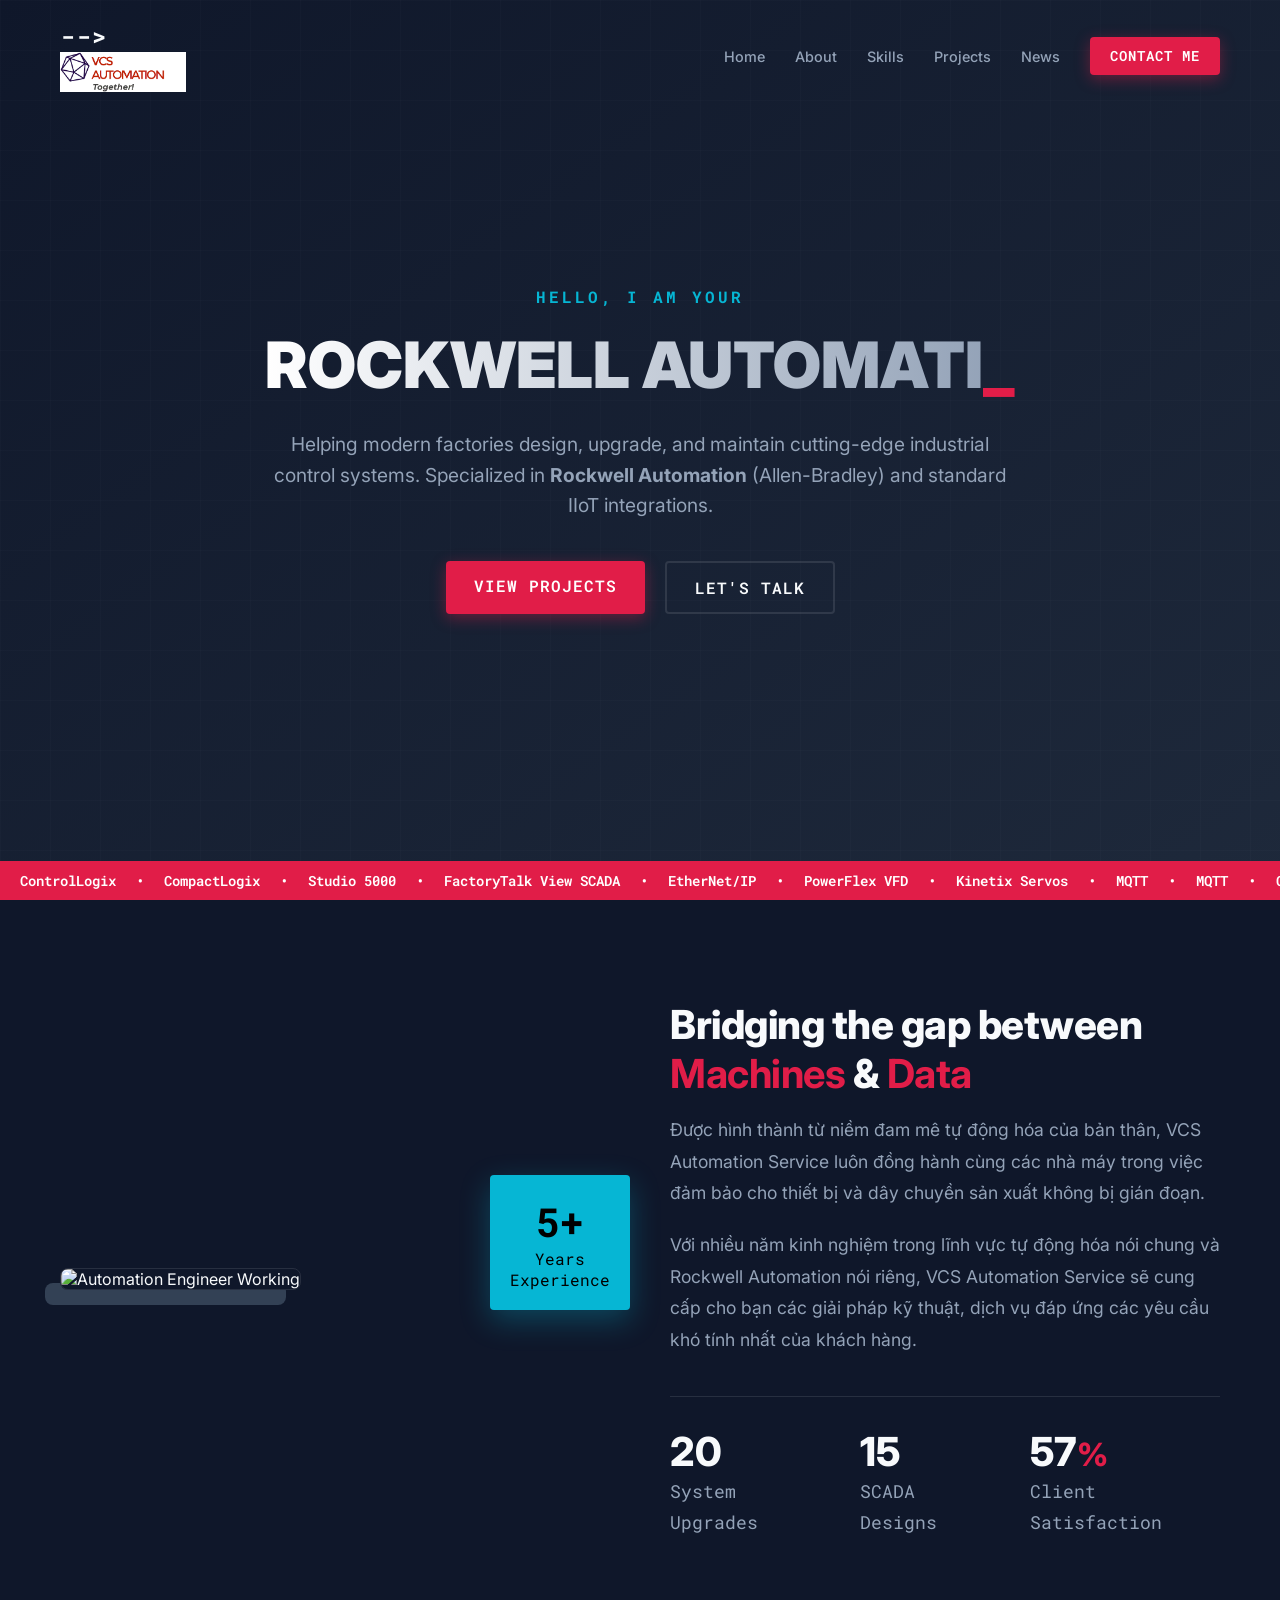
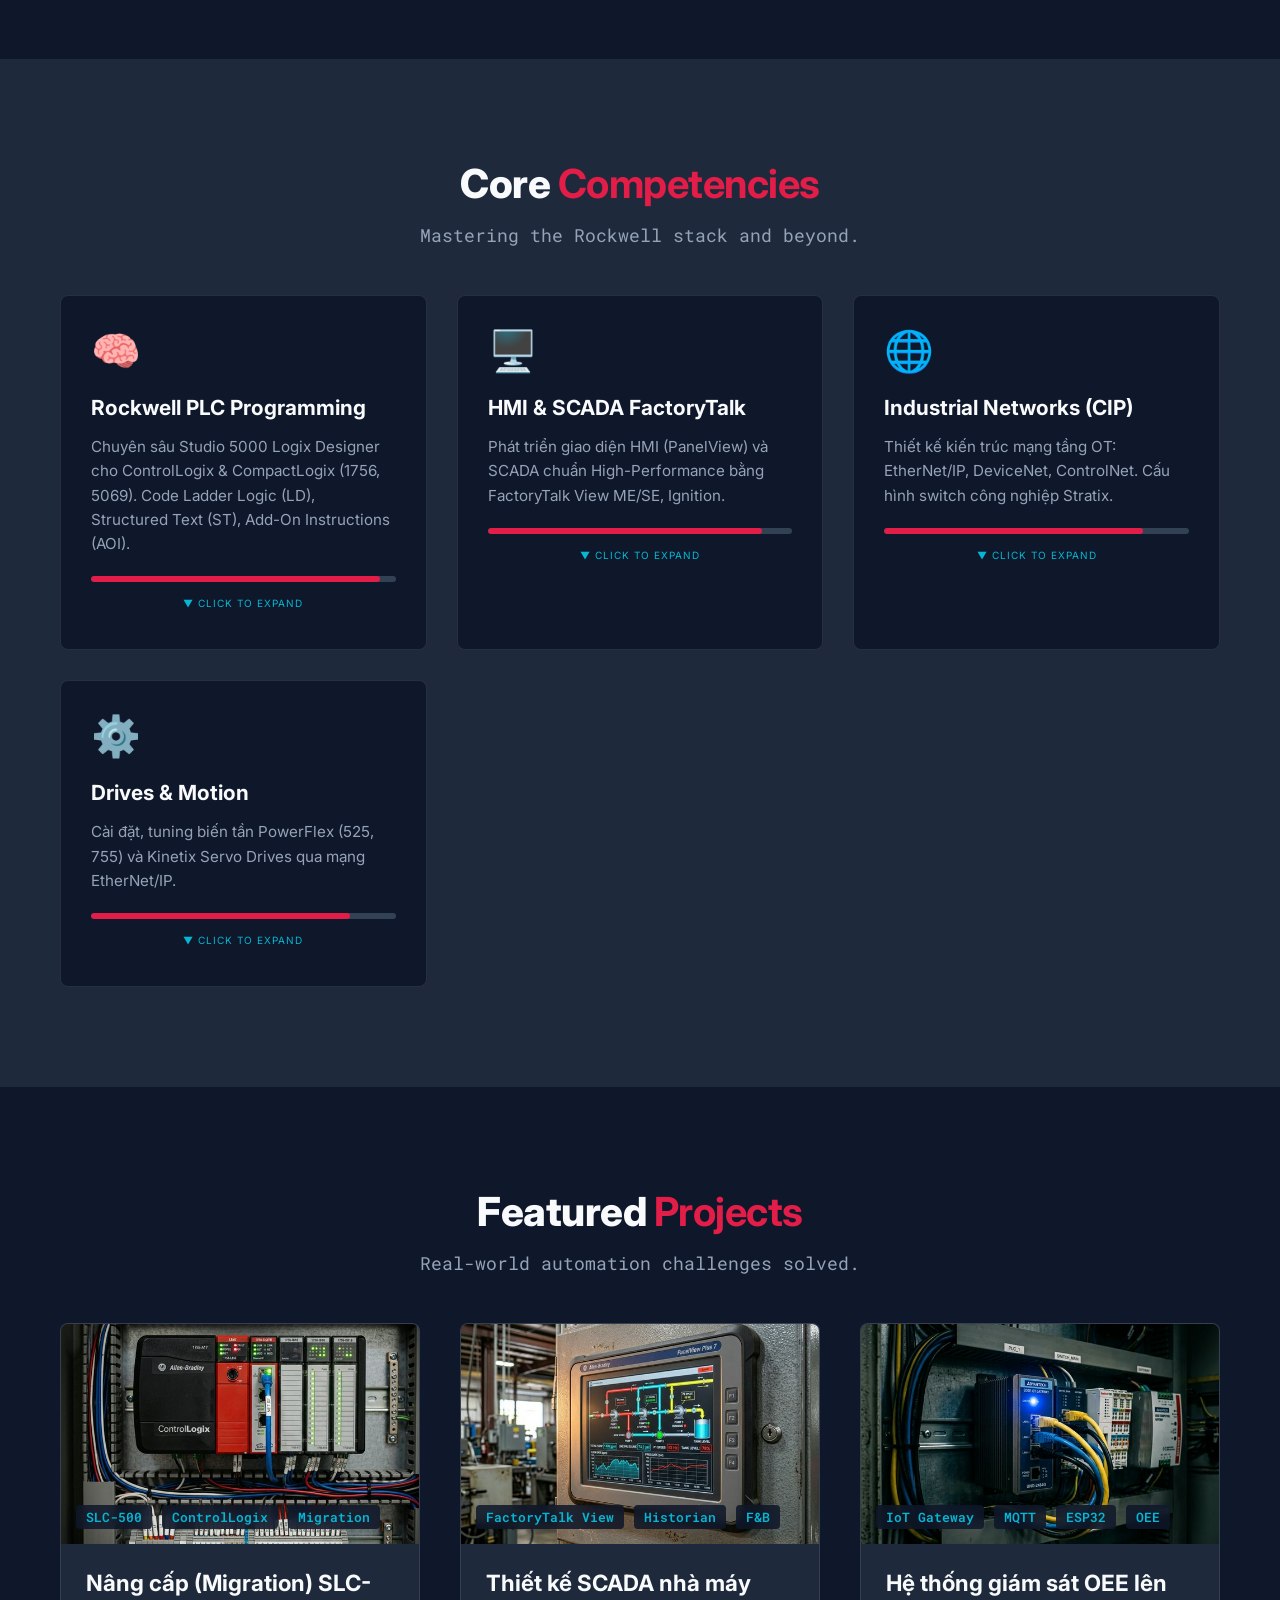
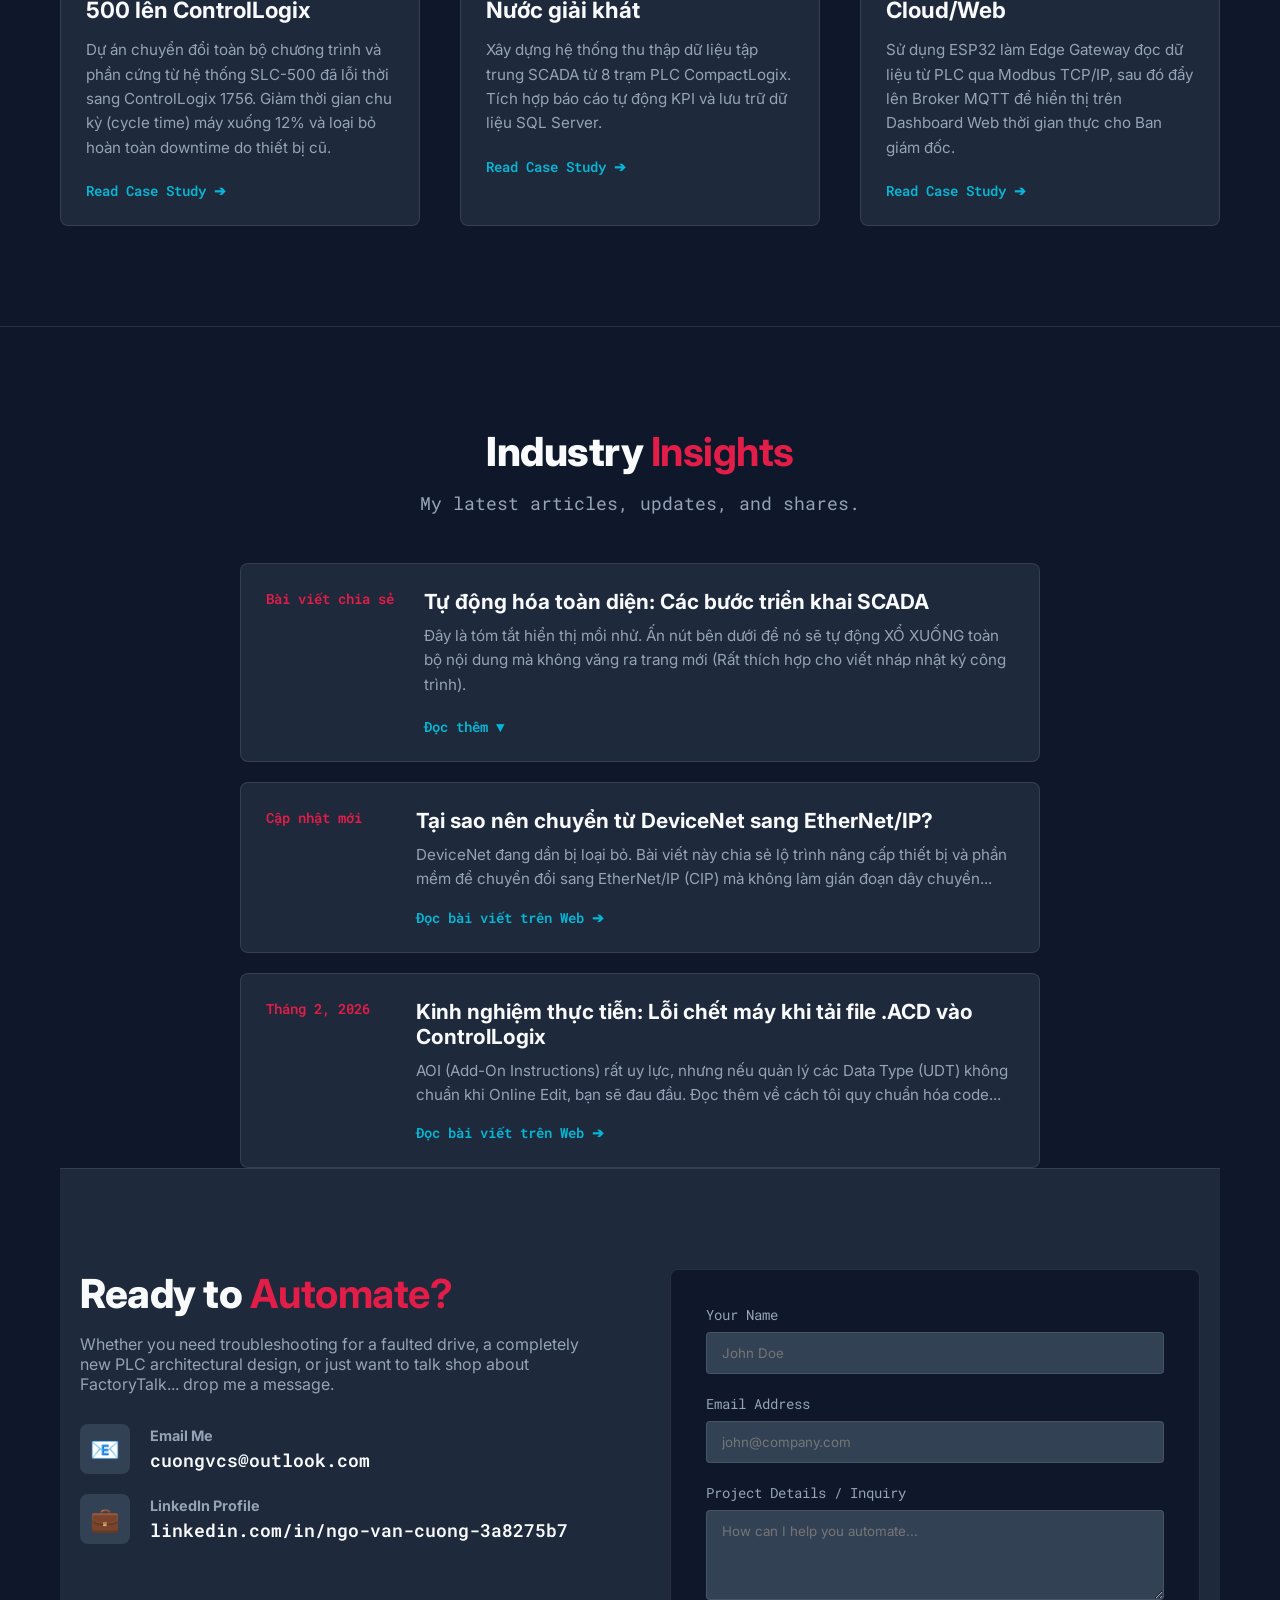
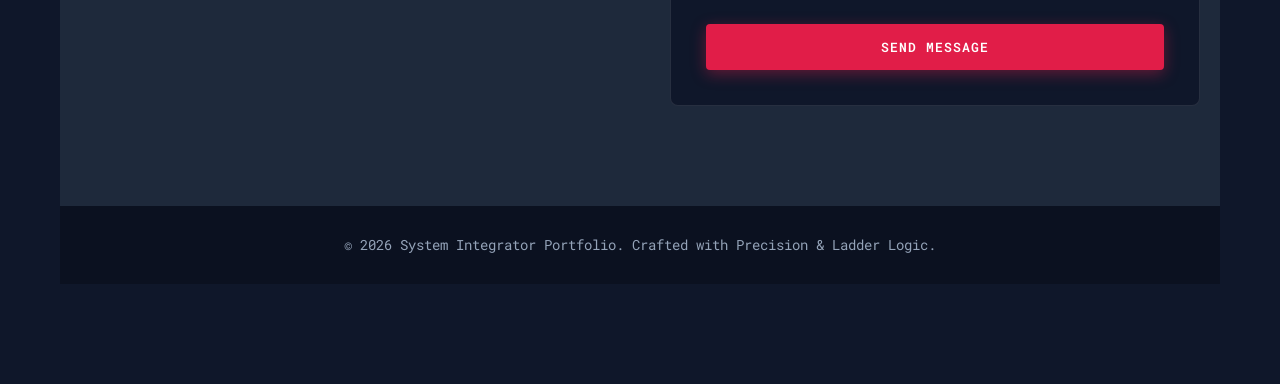
==== index.html @ 3eae6e78 "Uncomment logo image in index.html" ====
<!DOCTYPE html>
<html lang="en">

<head>
    <meta charset="UTF-8">
    <meta name="viewport" content="width=device-width, initial-scale=1.0">
    <title>PLC Automation Expert | Rockwell Specialist</title>
    <link rel="stylesheet" href="style.css">
    <!-- Google Fonts -->
    <link rel="preconnect" href="https://fonts.googleapis.com">
    <link rel="preconnect" href="https://fonts.gstatic.com" crossorigin>
    <link
        href="https://fonts.googleapis.com/css2?family=Inter:wght@300;400;600;700;900&family=Roboto+Mono:wght@400;600&display=swap"
        rel="stylesheet">
</head>

<body>

    <!-- Sticky Navigation -->
    <nav class="navbar" id="navbar">
        <div class="nav-container">
            <a href="#home" class="logo">
                <!-- CÁCH THÊM LOGO: 
                     1. Copy ảnh logo của bạn vào thư mục assets, đổi tên thành logo.png.
                     2. XÓA dòng chữ VCS AUTOMATION bên dưới đi.
                     3. XÓA các dấu mũi tên <!-- và -- ở thẻ <img> bên dưới để kích hoạt nó lên.-->
                -->
                 <img src="assets/logo.png" alt="VCS Logo" class="nav-brand-logo">
                <!--<span class="logo-icon">⚡</span> VCS <span class="highlight">AUTOMATION</span> -->
            </a>
            <ul class="nav-links">
                <li><a href="#home">Home</a></li>
                <li><a href="#about">About</a></li>
                <li><a href="#skills">Skills</a></li>
                <li><a href="#portfolio">Projects</a></li>
                <li><a href="#news">News</a></li>
                <li><a href="#contact" class="btn-primary-sm">Contact Me</a></li>
            </ul>
            <div class="hamburger">
                <span></span><span></span><span></span>
            </div>
        </div>
    </nav>

    <!-- Hero Section -->
    <header id="home" class="hero">
        <div class="hero-overlay"></div>
        <div class="hero-content">
            <h5 class="hero-greeting">HELLO, I AM YOUR</h5>
            <h1 class="hero-title">
                <span class="typewriter" id="typewriter-text"></span><span class="cursor">_</span>
            </h1>
            <p class="hero-subtitle">
                Helping modern factories design, upgrade, and maintain cutting-edge industrial control systems.
                Specialized in <strong>Rockwell Automation</strong> (Allen-Bradley) and standard IIoT integrations.
            </p>
            <div class="hero-buttons">
                <a href="#portfolio" class="btn-primary">View Projects</a>
                <a href="#contact" class="btn-outline">Let's Talk</a>
            </div>
        </div>

        <!-- Tech Marquee Banner (Decorative) -->
        <div class="tech-marquee">
            <div class="marquee-content">
                <span>ControlLogix</span> • <span>CompactLogix</span> • <span>Studio 5000</span> • <span>FactoryTalk
                    View SCADA</span> • <span>EtherNet/IP</span> • <span>PowerFlex VFD</span> • <span>Kinetix
                    Servos</span> • <span>MQTT</span> • <span>MQTT</span> •
                <!-- Duplicated for infinite scroll -->
                <span>ControlLogix</span> • <span>CompactLogix</span> • <span>Studio 5000</span> • <span>FactoryTalk
                    View SCADA</span> • <span>EtherNet/IP</span> • <span>PowerFlex VFD</span> • <span>Kinetix
                    Servos</span> •
            </div>
        </div>
    </header>

    <!-- About Section -->
    <section id="about" class="section">
        <div class="container about-grid">
            <div class="about-image-container fade-in">
                <!-- Placeholder for profile picture or cool industrial setup -->
                <img src="assets/hero-plc.png" alt="Automation Engineer Working" id="profile-img" class="about-img">
                <div class="years-badge">
                    <h2>5+</h2>
                    <p>Years<br>Experience</p>
                </div>
            </div>
            <div class="about-text fade-in">
                <h2 class="section-title">Bridging the gap between <br><span class="highlight">Machines</span> & <span
                        class="highlight">Data</span></h2>
                <p>
                    Được hình thành từ niềm đam mê tự động hóa của bản thân, VCS Automation Service luôn đồng hành cùng
                    các nhà máy trong việc đảm bảo cho thiết bị và dây chuyền sản xuất không bị gián đoạn.
                </p>
                <p>
                    Với nhiều năm kinh nghiệm trong lĩnh vực tự động hóa nói chung và Rockwell Automation nói riêng, VCS
                    Automation Service sẽ cung cấp cho bạn các giải pháp kỹ thuật, dịch vụ đáp ứng các yêu cầu khó tính
                    nhất của khách hàng.
                </p>

                <div class="stats-row">
                    <div class="stat-item">
                        <h3 class="stat-num counter" data-target="20">0</h3>
                        <p class="stat-text">System Upgrades</p>
                    </div>
                    <div class="stat-item">
                        <h3 class="stat-num counter" data-target="15">0</h3>
                        <p class="stat-text">SCADA Designs</p>
                    </div>
                    <div class="stat-item">
                        <h3 class="stat-num counter" data-target="100">0</h3><span>%</span>
                        <p class="stat-text">Client Satisfaction</p>
                    </div>
                </div>
            </div>
        </div>
    </section>

    <!-- Skills Section -->
    <section id="skills" class="section section-dark">
        <div class="container">
            <h2 class="section-title text-center">Core <span class="highlight">Competencies</span></h2>
            <p class="section-subtitle text-center">Mastering the Rockwell stack and beyond.</p>

            <div class="skills-grid" id="skills-container">
                <!-- Skills will be rendered here by main.js from data.js -->
            </div>
        </div>
    </section>

    <!-- Portfolio / Key Projects Section -->
    <section id="portfolio" class="section">
        <div class="container">
            <h2 class="section-title text-center">Featured <span class="highlight">Projects</span></h2>
            <p class="section-subtitle text-center">Real-world automation challenges solved.</p>

            <div class="project-grid" id="projects-container">
                <!-- Projects will be rendered here by main.js from data.js -->
            </div>
        </div>
    </section>

    <!-- News Section -->
    <section id="news" class="section section-dark"
        style="background-color: var(--bg-dark); border-top: 1px solid var(--border);">
        <div class="container">
            <h2 class="section-title text-center">Industry <span class="highlight">Insights</span></h2>
            <p class="section-subtitle text-center">My latest articles, updates, and shares.</p>
            <div class="news-list" id="news-container">
                <!-- News will be rendered here by main.js -->
            </div>

            <!-- Contact & Footer -->
            <section id="contact" class="section section-dark" style="border-top: 1px solid var(--border);">
                <div class="container">
                    <div class="contact-grid">
                        <div class="contact-text fade-in">
                            <h2 class="section-title">Ready to <span class="highlight">Automate?</span></h2>
                            <p style="color: var(--text-secondary); margin-bottom: 30px;">
                                Whether you need troubleshooting for a faulted drive, a completely new PLC architectural
                                design, or just want to talk shop about FactoryTalk... drop me a message.
                            </p>
                            <div class="contact-methods">
                                <div class="method-item">
                                    <span class="method-icon">📧</span>
                                    <div>
                                        <h4>Email Me</h4>
                                        <a href="mailto:cuongvcs@outlook.com">cuongvcs@outlook.com</a>
                                    </div>
                                </div>
                                <div class="method-item" style="margin-top: 20px;">
                                    <span class="method-icon">💼</span>
                                    <div>
                                        <h4>LinkedIn Profile</h4>
                                        <a href="https://www.linkedin.com/in/ngo-van-cuong-3a8275b7"
                                            target="_blank">linkedin.com/in/ngo-van-cuong-3a8275b7</a>
                                    </div>
                                </div>
                            </div>
                        </div>

                        <form class="contact-form fade-in" action="https://formsubmit.co/cuongvcs@outlook.com"
                            method="POST">
                            <!-- FormSubmit Configuration -->
                            <input type="hidden" name="_subject" value="[Website Portfolio] Yêu cầu hợp tác mới!">
                            <input type="hidden" name="_captcha" value="false">

                            <div class="form-group">
                                <label>Your Name</label>
                                <input type="text" name="Tên_Khách_Hàng" placeholder="John Doe" required>
                            </div>
                            <div class="form-group">
                                <label>Email Address</label>
                                <input type="email" name="Email_Khách" placeholder="john@company.com" required>
                            </div>
                            <div class="form-group">
                                <label>Project Details / Inquiry</label>
                                <textarea name="Nội_Dung_yêu_cầu" rows="4" placeholder="How can I help you automate..."
                                    required></textarea>
                            </div>
                            <button type="submit" class="btn-primary" style="width:100%;">Send Message</button>
                        </form>
                    </div>
                </div>
            </section>

            <footer class="footer">
                <p>© 2026 System Integrator Portfolio. Crafted with Precision & Ladder Logic.</p>
            </footer>

            <!-- Scripts -->
            <script src="data.js"></script>
            <script src="main.js"></script>
</body>

</html>
---- style.css ----
/* ====== CSS VARIABLES & THEME ====== */
:root {
    --bg-dark: #0f172a;           /* Deep navy/black for industrial base */
    --bg-card: #1e293b;           /* Slightly lighter for cards/panels */
    --bg-input: #334155;          /* Input backgrounds */
    
    --accent-red: #e11d48;        /* Allen-Bradley inspired Red */
    --accent-red-glow: rgba(225, 29, 72, 0.4);
    --accent-cyan: #06b6d4;       /* Tech Cyan for contrast */
    
    --text-primary: #f8fafc;
    --text-secondary: #94a3b8;
    
    --border: rgba(255, 255, 255, 0.1);
    
    --font-main: 'Inter', sans-serif;
    --font-mono: 'Roboto Mono', monospace;
}

/* ====== RESET & GLOBAL ====== */
* {
    margin: 0;
    padding: 0;
    box-sizing: border-box;
}

html {
    scroll-behavior: smooth;
    font-family: var(--font-main);
    background-color: var(--bg-dark);
    color: var(--text-primary);
}

body {
    overflow-x: hidden;
}

a {
    text-decoration: none;
    color: inherit;
}

.text-center { text-align: center; }

.highlight {
    color: var(--accent-red);
    font-weight: 700;
}

.container {
    max-width: 1200px;
    margin: 0 auto;
    padding: 0 20px;
}

.section {
    padding: 100px 0;
}

.section-dark {
    background-color: var(--bg-card);
}

.section-title {
    font-size: 2.5rem;
    margin-bottom: 1rem;
    font-weight: 800;
    letter-spacing: -0.5px;
}

.section-subtitle {
    color: var(--text-secondary);
    font-size: 1.1rem;
    margin-bottom: 3rem;
    font-family: var(--font-mono);
}

/* ====== BUTTONS ====== */
.btn-primary, .btn-primary-sm {
    background: var(--accent-red);
    color: white;
    padding: 14px 28px;
    border-radius: 4px; /* Industrial sharp edges */
    font-weight: 600;
    font-family: var(--font-mono);
    border: none;
    cursor: pointer;
    transition: all 0.3s ease;
    text-transform: uppercase;
    letter-spacing: 1px;
    display: inline-block;
    box-shadow: 0 4px 15px var(--accent-red-glow);
}

.btn-primary:hover, .btn-primary-sm:hover {
    background: #be123c;
    transform: translateY(-2px);
    box-shadow: 0 6px 20px var(--accent-red-glow);
}

.btn-primary-sm {
    padding: 10px 20px;
    font-size: 0.85rem;
}

.btn-outline {
    background: transparent;
    color: var(--text-primary);
    padding: 14px 28px;
    border-radius: 4px;
    font-weight: 600;
    font-family: var(--font-mono);
    border: 2px solid var(--border);
    cursor: pointer;
    transition: all 0.3s ease;
    text-transform: uppercase;
    letter-spacing: 1px;
    display: inline-block;
}

.btn-outline:hover {
    border-color: var(--accent-cyan);
    color: var(--accent-cyan);
}

.btn-text {
    color: var(--accent-cyan);
    font-weight: 600;
    font-family: var(--font-mono);
    font-size: 0.9rem;
    transition: 0.3s;
}

.btn-text:hover {
    color: #fff;
    margin-left: 5px;
}

/* ====== NAVBAR ====== */
.navbar {
    position: fixed;
    top: 0; left: 0; right: 0;
    padding: 20px 0;
    z-index: 1000;
    transition: all 0.3s ease;
    background: transparent;
}

.navbar.scrolled {
    background: rgba(15, 23, 42, 0.95);
    backdrop-filter: blur(10px);
    padding: 15px 0;
    border-bottom: 1px solid var(--border);
}

.nav-container {
    max-width: 1200px;
    margin: 0 auto;
    padding: 0 20px;
    display: flex;
    justify-content: space-between;
    align-items: center;
}

.logo {
    font-size: 1.5rem;
    font-weight: 900;
    font-family: var(--font-mono);
    letter-spacing: 2px;
}

.logo-icon {
    color: var(--accent-red);
}

.nav-brand-logo {
    height: 40px; /* Resize this value to make your logo bigger/smaller */
    width: auto;
    display: block;
}

.nav-links {
    list-style: none;
    display: flex;
    align-items: center;
    gap: 30px;
}

.nav-links a:not(.btn-primary-sm) {
    font-size: 0.9rem;
    font-weight: 500;
    color: var(--text-secondary);
    transition: color 0.3s;
}

.nav-links a:hover:not(.btn-primary-sm) {
    color: var(--accent-cyan);
}

.hamburger {
    display: none;
    cursor: pointer;
}

.hamburger span {
    display: block;
    width: 25px;
    height: 3px;
    background: var(--text-primary);
    margin: 5px 0;
    transition: 0.3s;
}

/* ====== HERO ====== */
.hero {
    height: 100vh;
    display: flex;
    align-items: center;
    justify-content: center;
    position: relative;
    background: linear-gradient(to bottom right, #0f172a, #1e293b);
    overflow: hidden;
}

.hero-overlay {
    position: absolute;
    top: 0; left: 0; width: 100%; height: 100%;
    /* Subtle grid pattern for "industrial diagram" feel */
    background-image: linear-gradient(var(--border) 1px, transparent 1px),
                      linear-gradient(90deg, var(--border) 1px, transparent 1px);
    background-size: 50px 50px;
    opacity: 0.15;
    z-index: 1;
}

.hero-content {
    position: relative;
    z-index: 2;
    text-align: center;
    max-width: 800px;
    padding: 0 20px;
}

.hero-greeting {
    font-family: var(--font-mono);
    color: var(--accent-cyan);
    letter-spacing: 3px;
    margin-bottom: 20px;
    font-size: 1rem;
}

.hero-title {
    font-size: 4rem;
    font-weight: 900;
    line-height: 1.2;
    margin-bottom: 25px;
}

.typewriter {
    background: linear-gradient(to right, #fff, var(--text-secondary));
    -webkit-background-clip: text;
    background-clip: text;
    -webkit-text-fill-color: transparent;
}

.cursor {
    animation: blink 1s infinite;
    color: var(--accent-red);
}

@keyframes blink {
    0%, 100% { opacity: 1; }
    50% { opacity: 0; }
}

.hero-subtitle {
    font-size: 1.2rem;
    color: var(--text-secondary);
    margin-bottom: 40px;
    line-height: 1.6;
}

.hero-buttons {
    display: flex;
    gap: 20px;
    justify-content: center;
}

.tech-marquee {
    position: absolute;
    bottom: 0;
    width: 100%;
    background: var(--accent-red);
    color: white;
    font-family: var(--font-mono);
    font-weight: 600;
    padding: 10px 0;
    overflow: hidden;
    z-index: 2;
    font-size: 0.9rem;
}

.marquee-content {
    display: flex;
    white-space: nowrap;
    animation: scroll-left 25s linear infinite;
}

.marquee-content span {
    padding: 0 20px;
}

@keyframes scroll-left {
    0% { transform: translateX(0); }
    100% { transform: translateX(-50%); }
}

/* ====== ABOUT ====== */
.about-grid {
    display: grid;
    grid-template-columns: 1fr 1fr;
    gap: 60px;
    align-items: center;
}

.about-image-container {
    position: relative;
}

.about-img {
    width: 100%;
    border-radius: 8px;
    border: 1px solid var(--border);
    box-shadow: -15px 15px 0 var(--bg-input);
}

.years-badge {
    position: absolute;
    bottom: -20px;
    right: -20px;
    background: var(--accent-cyan);
    color: #000;
    padding: 20px;
    border-radius: 4px;
    text-align: center;
    font-family: var(--font-mono);
    box-shadow: 0 10px 30px rgba(6, 182, 212, 0.3);
}

.years-badge h2 {
    font-size: 2.5rem;
    font-weight: 900;
}

.about-text p {
    color: var(--text-secondary);
    font-size: 1.1rem;
    line-height: 1.8;
    margin-bottom: 20px;
}

.stats-row {
    display: flex;
    gap: 40px;
    margin-top: 40px;
    border-top: 1px solid var(--border);
    padding-top: 30px;
}

.stat-num {
    font-size: 2.5rem;
    font-weight: 800;
    color: var(--text-primary);
    display: inline-block;
}

.stat-item span {
    font-size: 2rem;
    font-weight: 800;
    color: var(--accent-red);
}

.stat-text {
    color: var(--accent-cyan);
    font-family: var(--font-mono);
    font-size: 0.9rem;
}

/* ====== SKILLS ====== */
.skills-grid {
    display: grid;
    grid-template-columns: repeat(auto-fit, minmax(300px, 1fr));
    gap: 30px;
}

.skill-card {
    background: var(--bg-dark);
    border: 1px solid var(--border);
    padding: 30px;
    border-radius: 8px;
    transition: transform 0.3s ease, box-shadow 0.3s ease;
    cursor: pointer;
    position: relative;
    overflow: hidden;
}

.skill-card:hover {
    transform: translateY(-5px);
    box-shadow: 0 10px 30px rgba(0,0,0,0.5);
    border-color: rgba(225, 29, 72, 0.3);
}

.skill-icon {
    font-size: 2.5rem;
    margin-bottom: 20px;
}

.skill-card h3 {
    font-size: 1.3rem;
    margin-bottom: 15px;
}

.skill-card p {
    color: var(--text-secondary);
    font-size: 0.95rem;
    line-height: 1.6;
    margin-bottom: 20px;
}

.skill-more-info {
    max-height: 0;
    opacity: 0;
    overflow: hidden;
    transition: max-height 0.4s ease, opacity 0.4s ease, margin-top 0.4s ease;
    font-size: 0.85rem;
    color: var(--text-secondary);
}

.skill-more-info ul {
    padding-left: 20px;
    margin-bottom: 20px;
}

.skill-more-info li {
    margin-bottom: 6px;
}

.skill-card.expanded .skill-more-info {
    max-height: 250px;
    opacity: 1;
    margin-top: 10px;
}

.skill-card::after {
    content: "▼ Click to expand";
    display: block;
    text-align: center;
    font-size: 10px;
    color: var(--accent-cyan);
    margin-top: 15px;
    margin-bottom: 10px;
    text-transform: uppercase;
    letter-spacing: 1px;
}

.skill-card.expanded::after {
    content: "▲ Collapse";
}

.skill-bar-container {
    width: 100%;
    height: 6px;
    background: var(--bg-input);
    border-radius: 3px;
    overflow: hidden;
}

.skill-bar {
    height: 100%;
    background: var(--accent-red);
    border-radius: 3px;
}

/* ====== PORTFOLIO ====== */
.project-grid {
    display: grid;
    grid-template-columns: repeat(auto-fit, minmax(350px, 1fr));
    gap: 40px;
}

.project-card {
    background: var(--bg-card);
    border-radius: 8px;
    overflow: hidden;
    border: 1px solid var(--border);
    transition: 0.3s;
}

.project-card:hover {
    transform: translateY(-10px);
    box-shadow: 0 15px 40px rgba(0,0,0,0.4);
}

.project-img-wrapper {
    position: relative;
    height: 220px;
    overflow: hidden;
}

.project-img {
    width: 100%;
    height: 100%;
    object-fit: cover;
    transition: 0.5s;
}

.project-card:hover .project-img {
    transform: scale(1.05);
}

.project-tags {
    position: absolute;
    bottom: 15px;
    left: 15px;
    display: flex;
    gap: 10px;
}

.tag {
    background: rgba(15, 23, 42, 0.85);
    backdrop-filter: blur(5px);
    color: var(--accent-cyan);
    padding: 4px 10px;
    font-size: 0.8rem;
    font-family: var(--font-mono);
    border-radius: 4px;
    font-weight: 600;
}

.project-info {
    padding: 25px;
}

.project-info h3 {
    font-size: 1.4rem;
    margin-bottom: 15px;
}

.project-info p {
    color: var(--text-secondary);
    font-size: 0.95rem;
    line-height: 1.6;
    margin-bottom: 20px;
}

/* ====== NEWS ====== */
.news-list {
    display: flex;
    flex-direction: column;
    gap: 20px;
    max-width: 800px;
    margin: 0 auto;
}

.news-card {
    background: var(--bg-card);
    border: 1px solid var(--border);
    border-radius: 8px;
    display: flex;
    padding: 25px;
    gap: 30px;
    transition: transform 0.3s ease, box-shadow 0.3s ease;
}

.news-card:hover {
    transform: translateX(10px);
    box-shadow: -10px 10px 30px rgba(0,0,0,0.3);
    border-color: rgba(6, 182, 212, 0.4);
}

.news-date {
    min-width: 120px;
    font-family: var(--font-mono);
    color: var(--accent-red);
    font-weight: 600;
    font-size: 0.9rem;
}

.news-content h3 {
    font-size: 1.3rem;
    margin-bottom: 10px;
    color: var(--text-primary);
}

.news-content p {
    color: var(--text-secondary);
    line-height: 1.6;
    margin-bottom: 15px;
    font-size: 0.95rem;
}

.news-expanded-content {
    max-height: 0;
    opacity: 0;
    overflow: hidden;
    transition: max-height 0.5s ease-in-out, opacity 0.4s ease, margin-top 0.4s ease;
    color: var(--text-secondary);
    font-size: 0.95rem;
    line-height: 1.6;
}

.news-expanded-content.show {
    max-height: 2000px;
    opacity: 1;
    margin-top: 20px;
    padding-top: 15px;
    border-top: 1px dashed var(--border);
}

.btn-read-more {
    background: transparent;
    color: var(--accent-cyan);
    border: none;
    font-family: var(--font-mono);
    font-weight: 600;
    font-size: 0.9rem;
    cursor: pointer;
    padding: 0;
    margin-top: 5px;
    transition: 0.3s;
}

.btn-read-more:hover {
    color: #fff;
    margin-left: 5px;
}

@media (max-width: 768px) {
    .news-card {
        flex-direction: column;
        gap: 10px;
    }
}

/* ====== CONTACT ====== */
.contact-grid {
    display: grid;
    grid-template-columns: 1fr 1fr;
    gap: 60px;
}

.method-icon {
    background: var(--bg-input);
    width: 50px;
    height: 50px;
    display: flex;
    align-items: center;
    justify-content: center;
    border-radius: 8px;
    font-size: 1.5rem;
}

.method-item {
    display: flex;
    gap: 20px;
    align-items: center;
}

.method-item h4 {
    font-size: 0.9rem;
    color: var(--text-secondary);
    margin-bottom: 5px;
}

.method-item a {
    font-family: var(--font-mono);
    font-size: 1.1rem;
    font-weight: 600;
    transition: 0.3s;
}

.method-item a:hover {
    color: var(--accent-cyan);
}

.contact-form {
    background: var(--bg-dark);
    padding: 35px;
    border-radius: 8px;
    border: 1px solid var(--border);
}

.form-group {
    margin-bottom: 20px;
}

.form-group label {
    display: block;
    margin-bottom: 8px;
    font-size: 0.9rem;
    color: var(--text-secondary);
    font-family: var(--font-mono);
}

.form-group input, .form-group textarea {
    width: 100%;
    padding: 12px 15px;
    background: var(--bg-input);
    border: 1px solid var(--border);
    border-radius: 4px;
    color: white;
    font-family: var(--font-main);
    transition: 0.3s;
}

.form-group input:focus, .form-group textarea:focus {
    outline: none;
    border-color: var(--accent-red);
    box-shadow: 0 0 0 2px rgba(225, 29, 72, 0.2);
}

.footer {
    text-align: center;
    padding: 30px;
    background: #0b1120;
    color: var(--text-secondary);
    font-family: var(--font-mono);
    font-size: 0.85rem;
}

/* ====== RESPONSIVE ====== */
@media (max-width: 992px) {
    .about-grid, .contact-grid {
        grid-template-columns: 1fr;
    }
    
    .hero-title {
        font-size: 3rem;
    }
}

@media (max-width: 768px) {
    .nav-links {
        display: none;
    }
    
    .hamburger {
        display: block;
    }
    
    .section {
        padding: 60px 0;
    }
}

/* ====== ANIMATIONS ====== */
.fade-up, .fade-in {
    opacity: 0;
    transform: translateY(30px);
    transition: opacity 0.8s ease, transform 0.8s ease;
}

.fade-up.visible, .fade-in.visible {
    opacity: 1;
    transform: translateY(0);
}
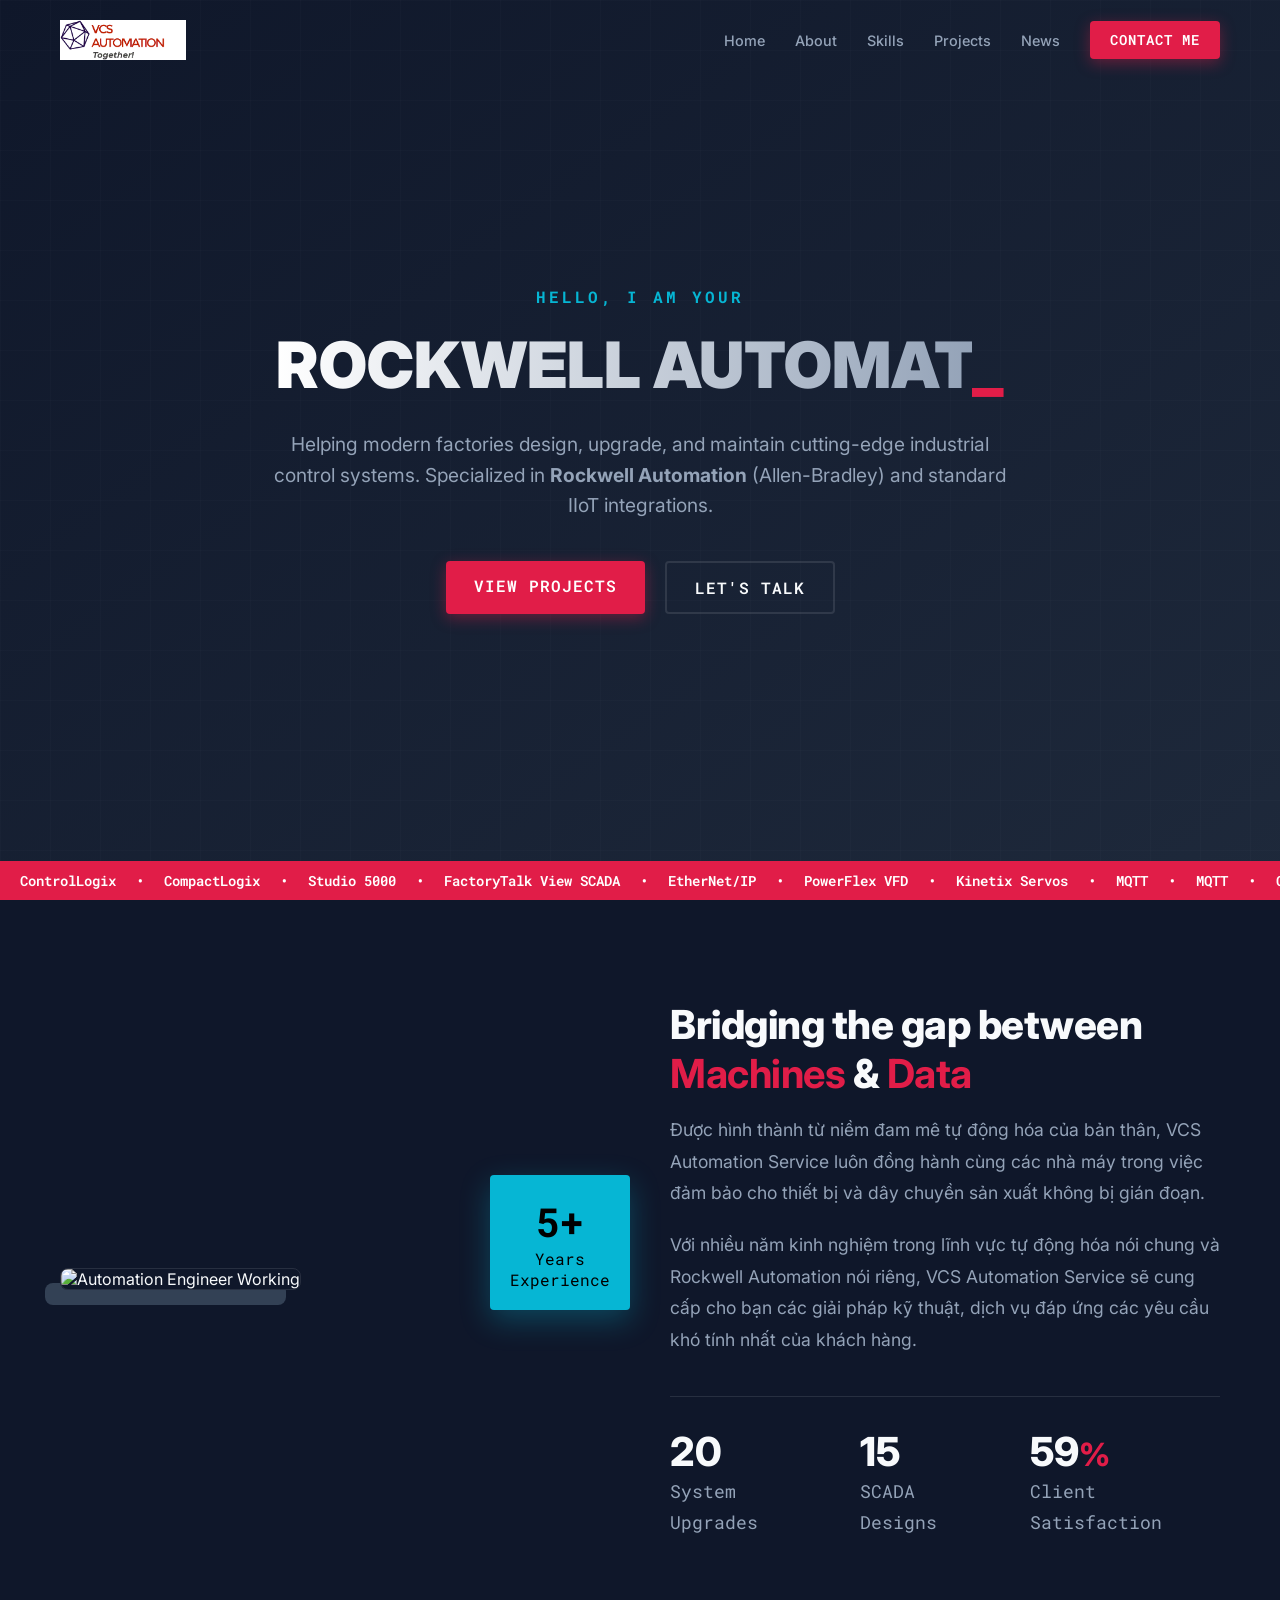
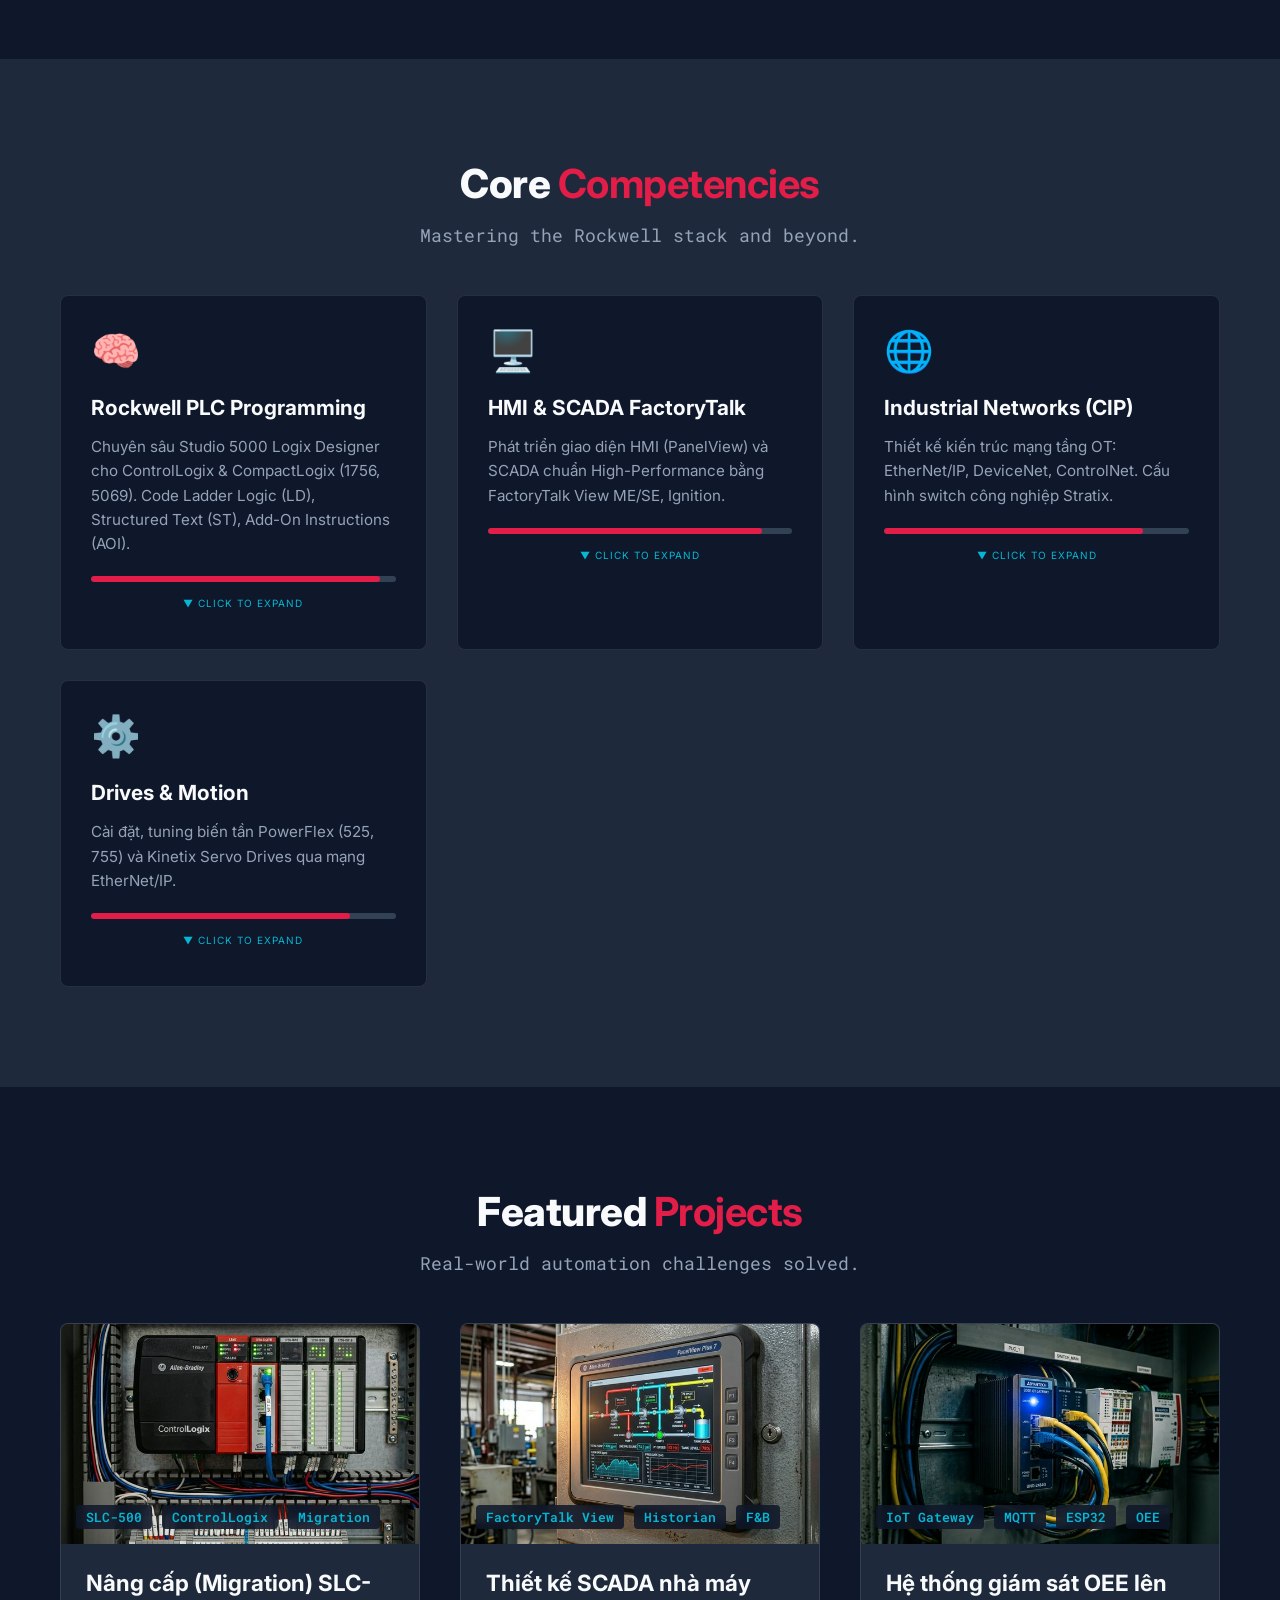
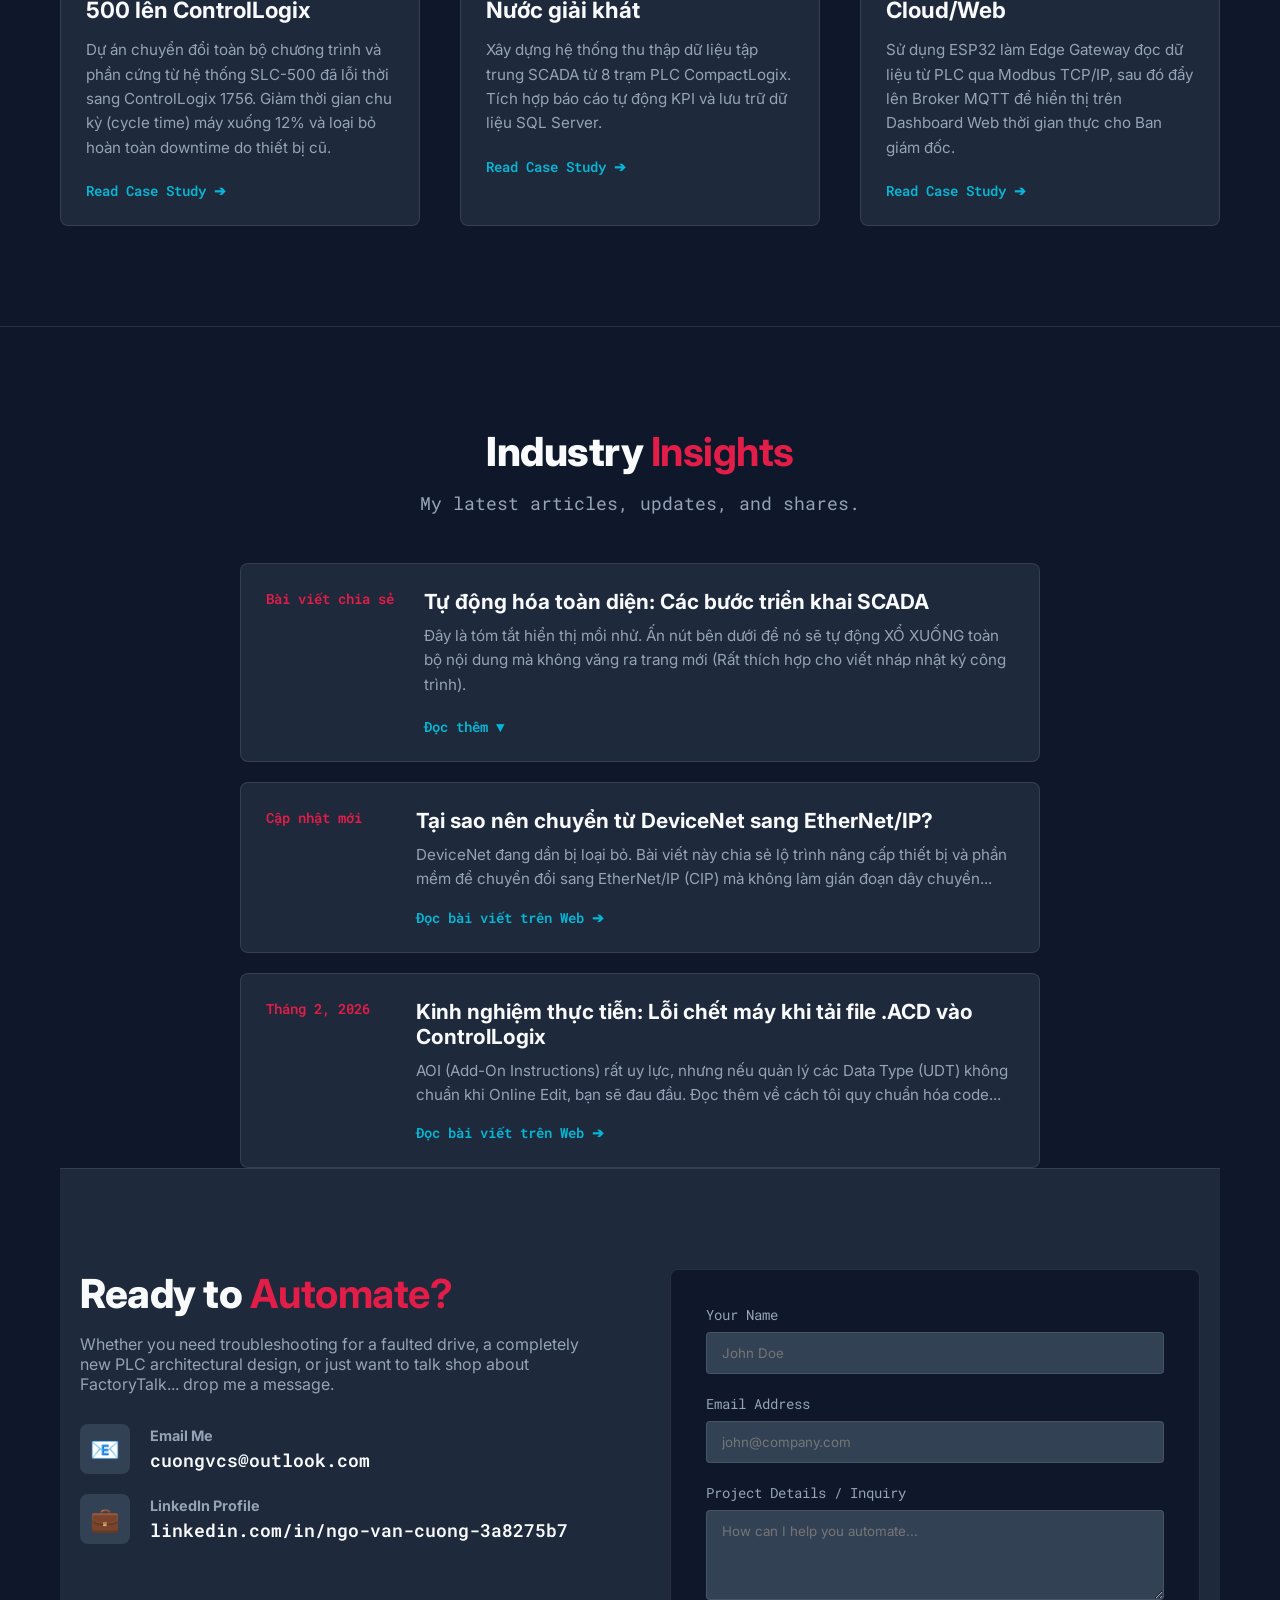
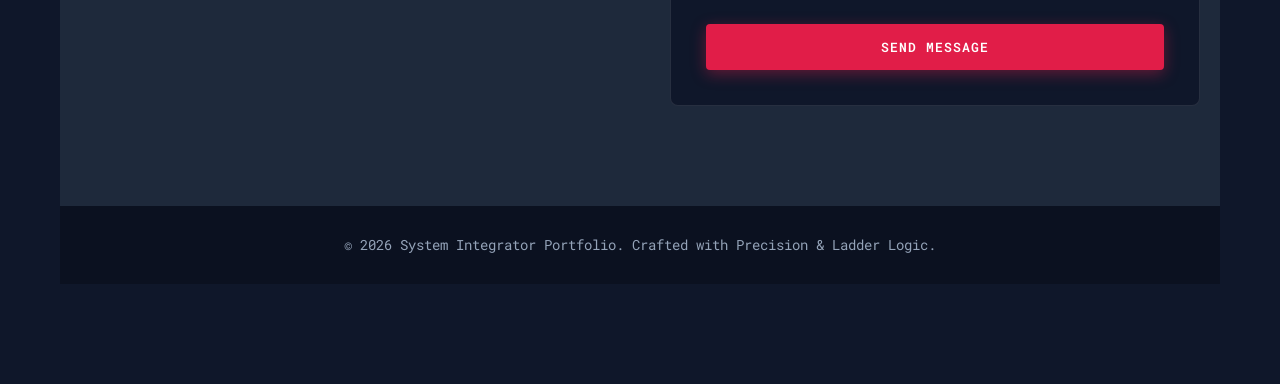
==== commit 6b265ade: "Remove logo addition instructions from index.html Removed comment instructions for adding a logo." ====
--- a/index.html
+++ b/index.html
@@ -24,7 +24,6 @@
                      1. Copy ảnh logo của bạn vào thư mục assets, đổi tên thành logo.png.
                      2. XÓA dòng chữ VCS AUTOMATION bên dưới đi.
                      3. XÓA các dấu mũi tên <!-- và -- ở thẻ <img> bên dưới để kích hoạt nó lên.-->
-                -->
                  <img src="assets/logo.png" alt="VCS Logo" class="nav-brand-logo">
                 <!--<span class="logo-icon">⚡</span> VCS <span class="highlight">AUTOMATION</span> -->
             </a>
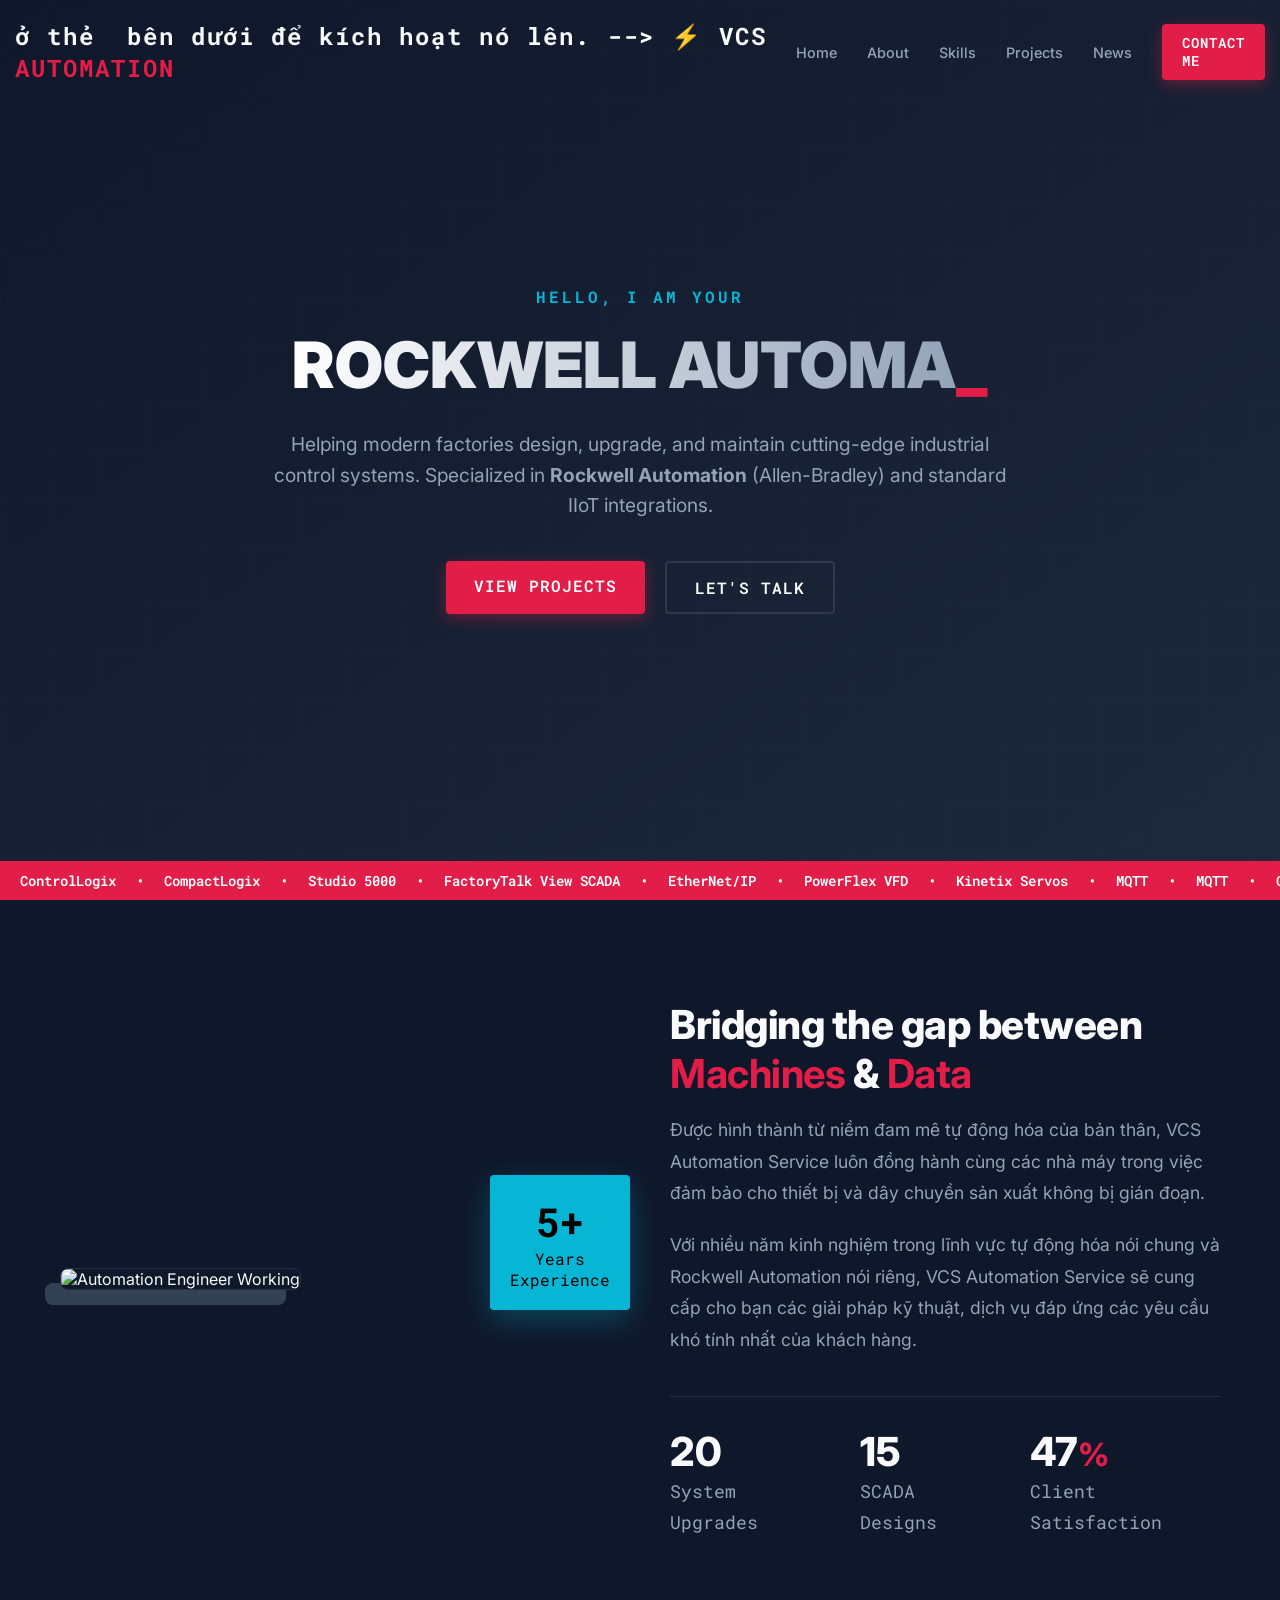
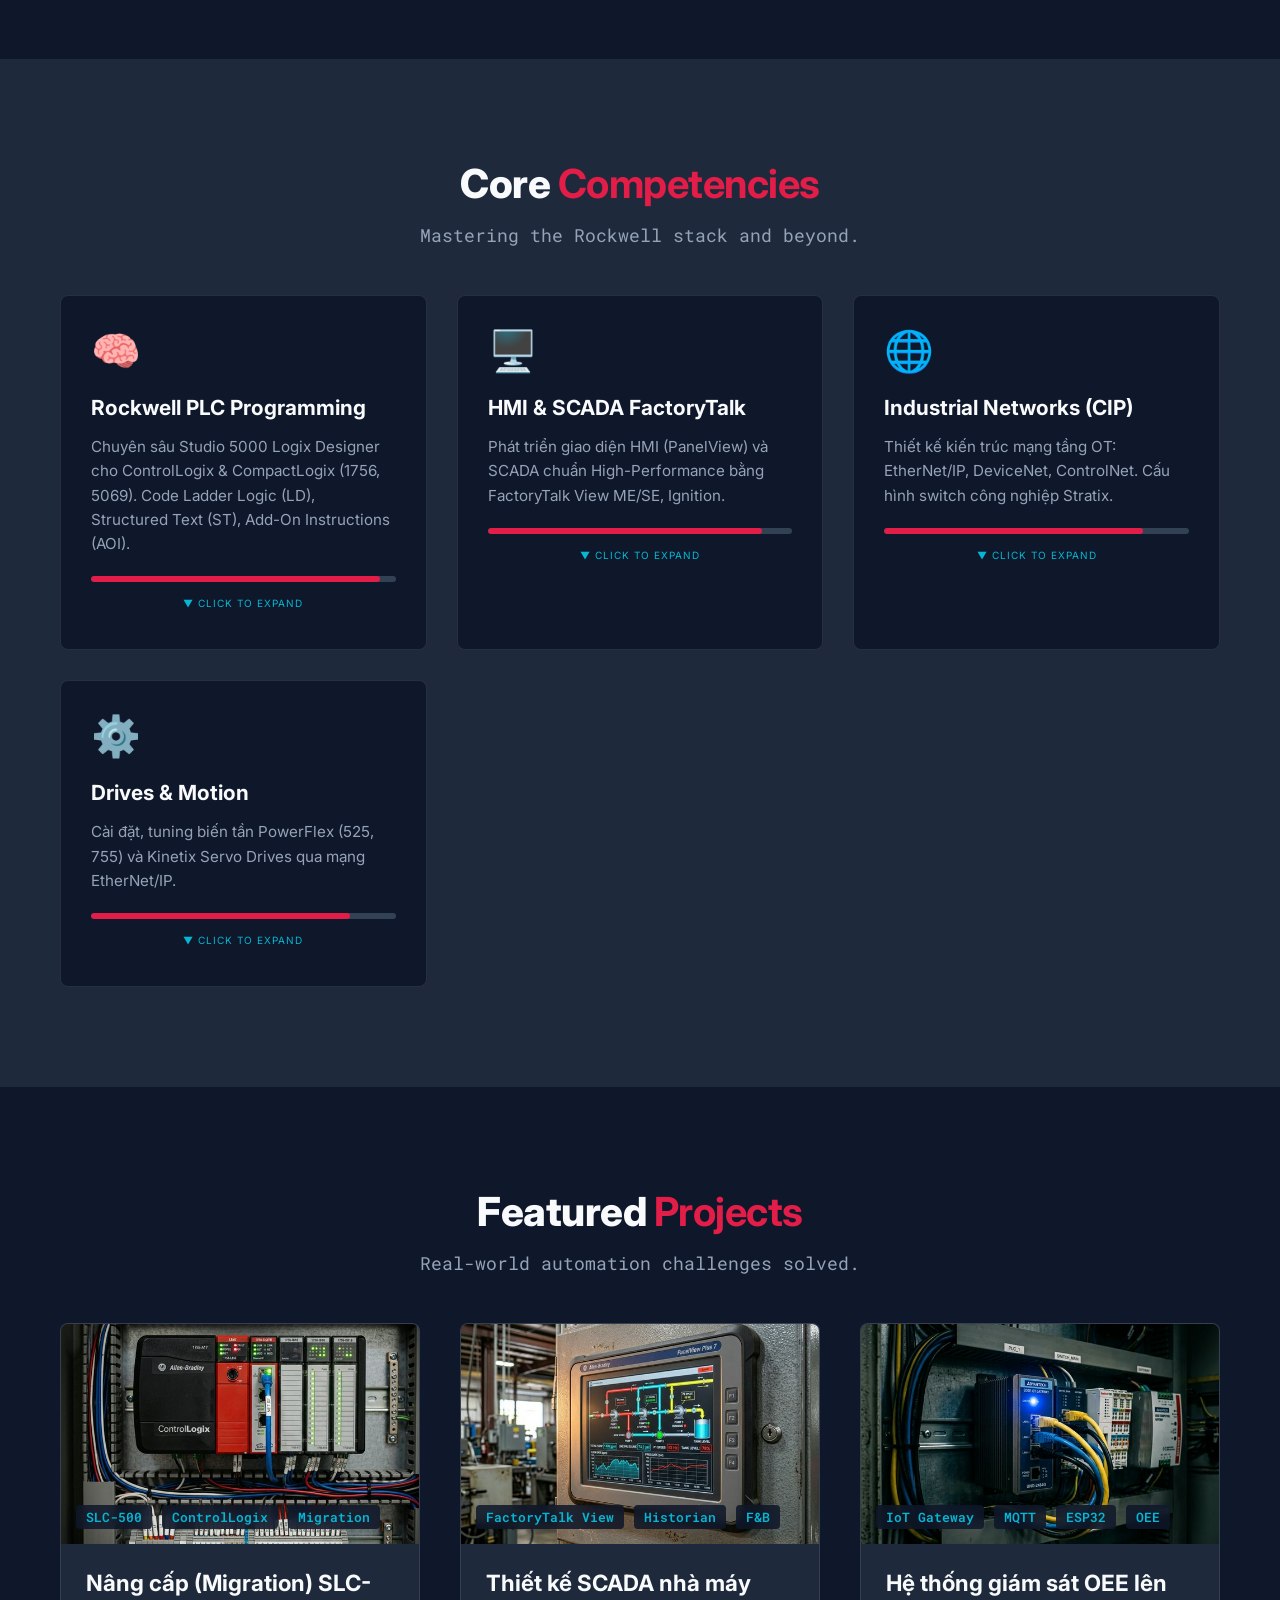
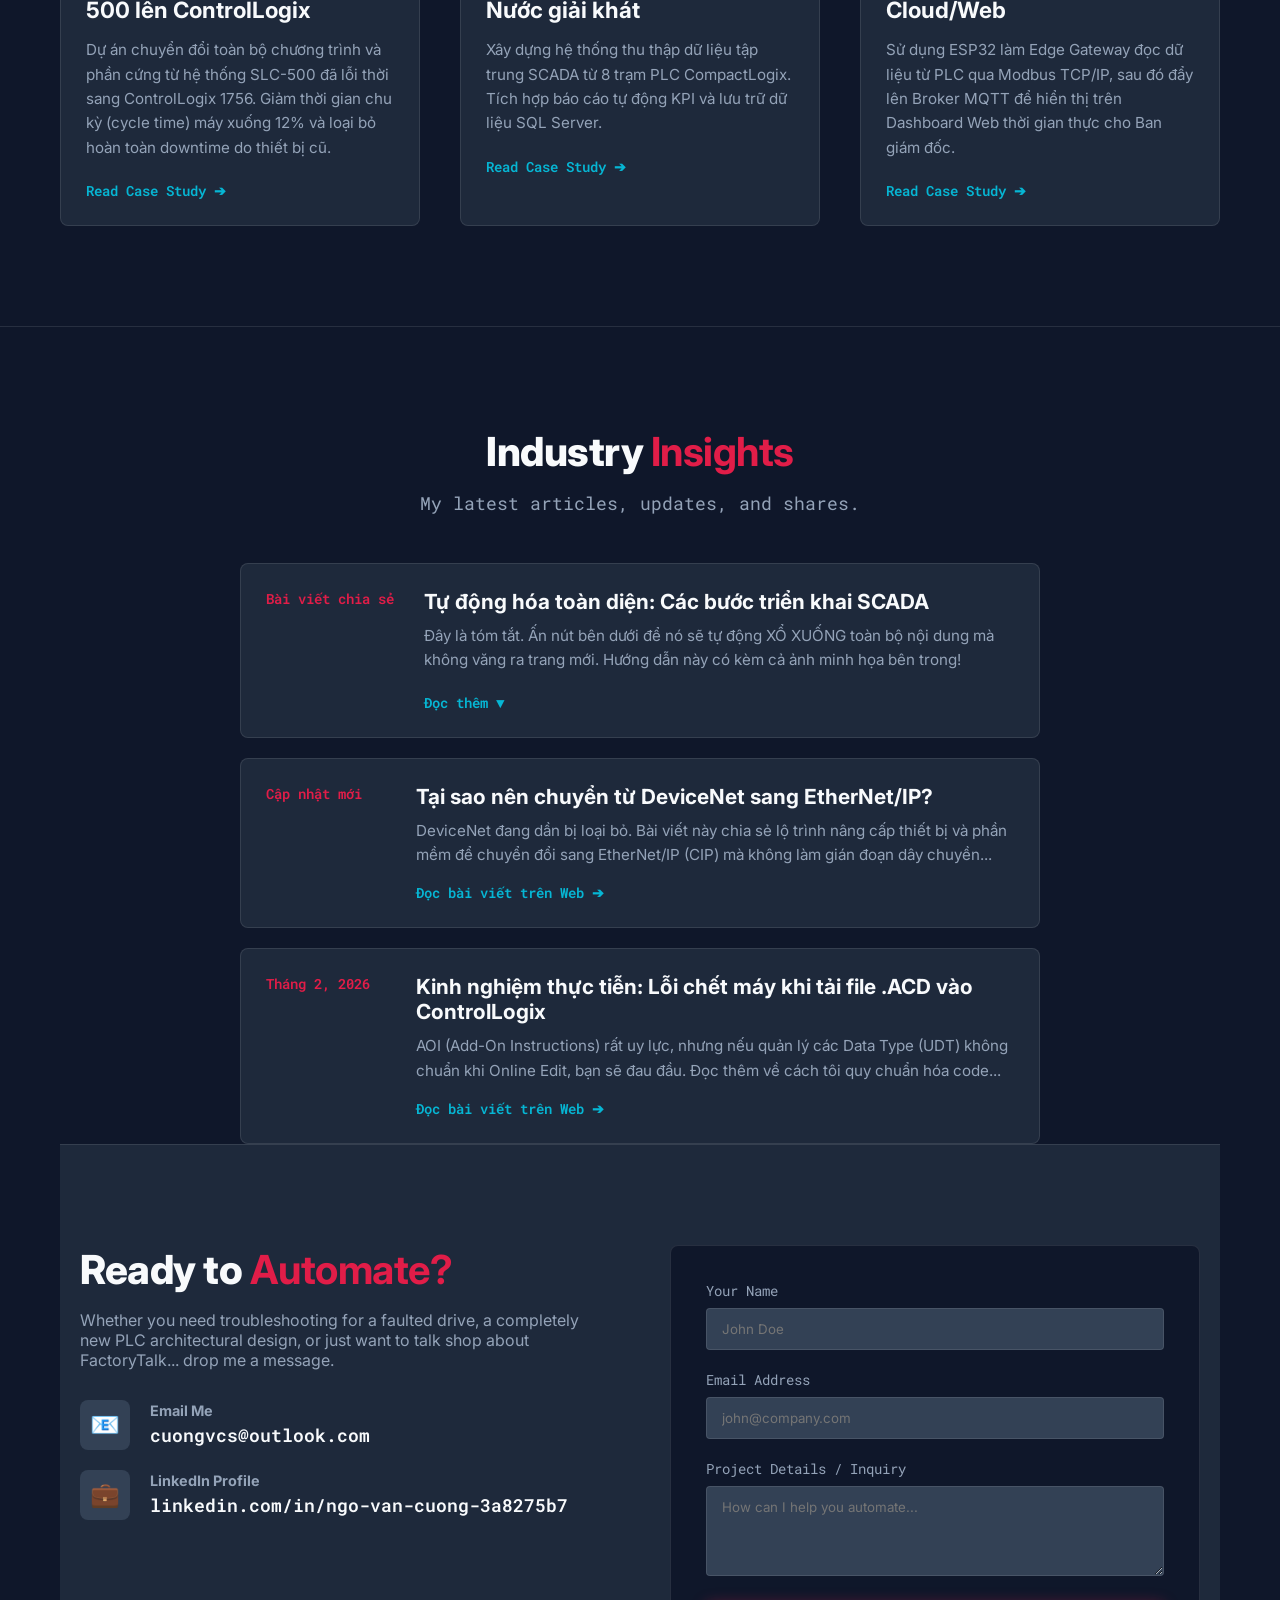
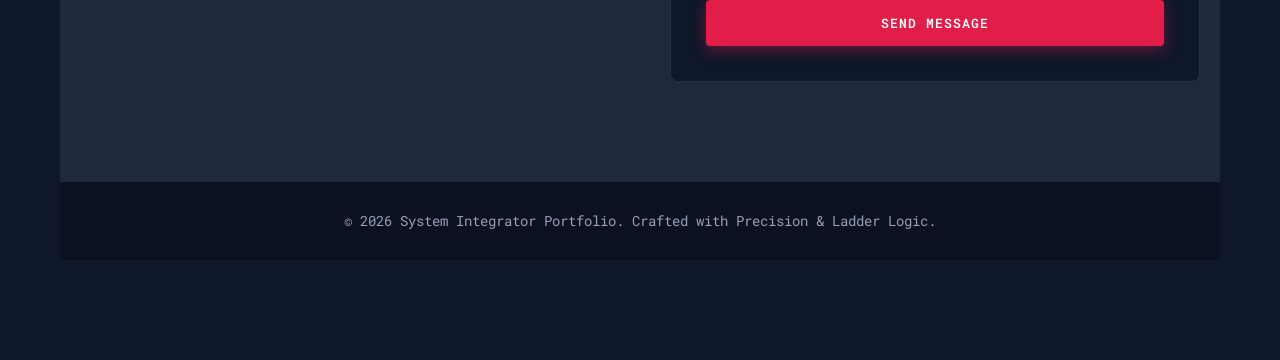
==== commit e7f5591a: "Add files via upload" ====
--- a/index.html
+++ b/index.html
@@ -23,9 +23,10 @@
                 <!-- CÁCH THÊM LOGO: 
                      1. Copy ảnh logo của bạn vào thư mục assets, đổi tên thành logo.png.
                      2. XÓA dòng chữ VCS AUTOMATION bên dưới đi.
-                     3. XÓA các dấu mũi tên <!-- và -- ở thẻ <img> bên dưới để kích hoạt nó lên.-->
-                 <img src="assets/logo.png" alt="VCS Logo" class="nav-brand-logo">
-                <!--<span class="logo-icon">⚡</span> VCS <span class="highlight">AUTOMATION</span> -->
+                     3. XÓA các dấu mũi tên <!-- và --> ở thẻ <img> bên dưới để kích hoạt nó lên.
+                -->
+                <!-- <img src="assets/logo.png" alt="VCS Logo" class="nav-brand-logo"> -->
+                <span class="logo-icon">⚡</span> VCS <span class="highlight">AUTOMATION</span>
             </a>
             <ul class="nav-links">
                 <li><a href="#home">Home</a></li>
@@ -212,4 +213,4 @@
             <script src="main.js"></script>
 </body>
 
-</html>
+</html>
--- a/style.css
+++ b/style.css
@@ -1,18 +1,23 @@
 /* ====== CSS VARIABLES & THEME ====== */
 :root {
-    --bg-dark: #0f172a;           /* Deep navy/black for industrial base */
-    --bg-card: #1e293b;           /* Slightly lighter for cards/panels */
-    --bg-input: #334155;          /* Input backgrounds */
-    
-    --accent-red: #e11d48;        /* Allen-Bradley inspired Red */
+    --bg-dark: #0f172a;
+    /* Deep navy/black for industrial base */
+    --bg-card: #1e293b;
+    /* Slightly lighter for cards/panels */
+    --bg-input: #334155;
+    /* Input backgrounds */
+
+    --accent-red: #e11d48;
+    /* Allen-Bradley inspired Red */
     --accent-red-glow: rgba(225, 29, 72, 0.4);
-    --accent-cyan: #06b6d4;       /* Tech Cyan for contrast */
-    
+    --accent-cyan: #06b6d4;
+    /* Tech Cyan for contrast */
+
     --text-primary: #f8fafc;
     --text-secondary: #94a3b8;
-    
+
     --border: rgba(255, 255, 255, 0.1);
-    
+
     --font-main: 'Inter', sans-serif;
     --font-mono: 'Roboto Mono', monospace;
 }
@@ -40,7 +45,9 @@
     color: inherit;
 }
 
-.text-center { text-align: center; }
+.text-center {
+    text-align: center;
+}
 
 .highlight {
     color: var(--accent-red);
@@ -76,11 +83,13 @@
 }
 
 /* ====== BUTTONS ====== */
-.btn-primary, .btn-primary-sm {
+.btn-primary,
+.btn-primary-sm {
     background: var(--accent-red);
     color: white;
     padding: 14px 28px;
-    border-radius: 4px; /* Industrial sharp edges */
+    border-radius: 4px;
+    /* Industrial sharp edges */
     font-weight: 600;
     font-family: var(--font-mono);
     border: none;
@@ -92,7 +101,8 @@
     box-shadow: 0 4px 15px var(--accent-red-glow);
 }
 
-.btn-primary:hover, .btn-primary-sm:hover {
+.btn-primary:hover,
+.btn-primary-sm:hover {
     background: #be123c;
     transform: translateY(-2px);
     box-shadow: 0 6px 20px var(--accent-red-glow);
@@ -139,7 +149,9 @@
 /* ====== NAVBAR ====== */
 .navbar {
     position: fixed;
-    top: 0; left: 0; right: 0;
+    top: 0;
+    left: 0;
+    right: 0;
     padding: 20px 0;
     z-index: 1000;
     transition: all 0.3s ease;
@@ -154,9 +166,9 @@
 }
 
 .nav-container {
-    max-width: 1200px;
+    max-width: 1500px; /* Tăng chiều rộng để kéo logo sát ra bìa trái màn hình */
     margin: 0 auto;
-    padding: 0 20px;
+    padding: 0 15px; /* Giảm khoảng cách lề */
     display: flex;
     justify-content: space-between;
     align-items: center;
@@ -174,7 +186,8 @@
 }
 
 .nav-brand-logo {
-    height: 40px; /* Resize this value to make your logo bigger/smaller */
+    height: 60px;
+    /* Resize this value to make your logo bigger/smaller */
     width: auto;
     display: block;
 }
@@ -224,10 +237,13 @@
 
 .hero-overlay {
     position: absolute;
-    top: 0; left: 0; width: 100%; height: 100%;
+    top: 0;
+    left: 0;
+    width: 100%;
+    height: 100%;
     /* Subtle grid pattern for "industrial diagram" feel */
     background-image: linear-gradient(var(--border) 1px, transparent 1px),
-                      linear-gradient(90deg, var(--border) 1px, transparent 1px);
+        linear-gradient(90deg, var(--border) 1px, transparent 1px);
     background-size: 50px 50px;
     opacity: 0.15;
     z-index: 1;
@@ -269,8 +285,15 @@
 }
 
 @keyframes blink {
-    0%, 100% { opacity: 1; }
-    50% { opacity: 0; }
+
+    0%,
+    100% {
+        opacity: 1;
+    }
+
+    50% {
+        opacity: 0;
+    }
 }
 
 .hero-subtitle {
@@ -311,8 +334,13 @@
 }
 
 @keyframes scroll-left {
-    0% { transform: translateX(0); }
-    100% { transform: translateX(-50%); }
+    0% {
+        transform: translateX(0);
+    }
+
+    100% {
+        transform: translateX(-50%);
+    }
 }
 
 /* ====== ABOUT ====== */
@@ -406,7 +434,7 @@
 
 .skill-card:hover {
     transform: translateY(-5px);
-    box-shadow: 0 10px 30px rgba(0,0,0,0.5);
+    box-shadow: 0 10px 30px rgba(0, 0, 0, 0.5);
     border-color: rgba(225, 29, 72, 0.3);
 }
 
@@ -498,7 +526,7 @@
 
 .project-card:hover {
     transform: translateY(-10px);
-    box-shadow: 0 15px 40px rgba(0,0,0,0.4);
+    box-shadow: 0 15px 40px rgba(0, 0, 0, 0.4);
 }
 
 .project-img-wrapper {
@@ -574,7 +602,7 @@
 
 .news-card:hover {
     transform: translateX(10px);
-    box-shadow: -10px 10px 30px rgba(0,0,0,0.3);
+    box-shadow: -10px 10px 30px rgba(0, 0, 0, 0.3);
     border-color: rgba(6, 182, 212, 0.4);
 }
 
@@ -702,7 +730,8 @@
     font-family: var(--font-mono);
 }
 
-.form-group input, .form-group textarea {
+.form-group input,
+.form-group textarea {
     width: 100%;
     padding: 12px 15px;
     background: var(--bg-input);
@@ -713,7 +742,8 @@
     transition: 0.3s;
 }
 
-.form-group input:focus, .form-group textarea:focus {
+.form-group input:focus,
+.form-group textarea:focus {
     outline: none;
     border-color: var(--accent-red);
     box-shadow: 0 0 0 2px rgba(225, 29, 72, 0.2);
@@ -730,10 +760,12 @@
 
 /* ====== RESPONSIVE ====== */
 @media (max-width: 992px) {
-    .about-grid, .contact-grid {
+
+    .about-grid,
+    .contact-grid {
         grid-template-columns: 1fr;
     }
-    
+
     .hero-title {
         font-size: 3rem;
     }
@@ -743,24 +775,26 @@
     .nav-links {
         display: none;
     }
-    
+
     .hamburger {
         display: block;
     }
-    
+
     .section {
         padding: 60px 0;
     }
 }
 
 /* ====== ANIMATIONS ====== */
-.fade-up, .fade-in {
+.fade-up,
+.fade-in {
     opacity: 0;
     transform: translateY(30px);
     transition: opacity 0.8s ease, transform 0.8s ease;
 }
 
-.fade-up.visible, .fade-in.visible {
+.fade-up.visible,
+.fade-in.visible {
     opacity: 1;
     transform: translateY(0);
-}
+}
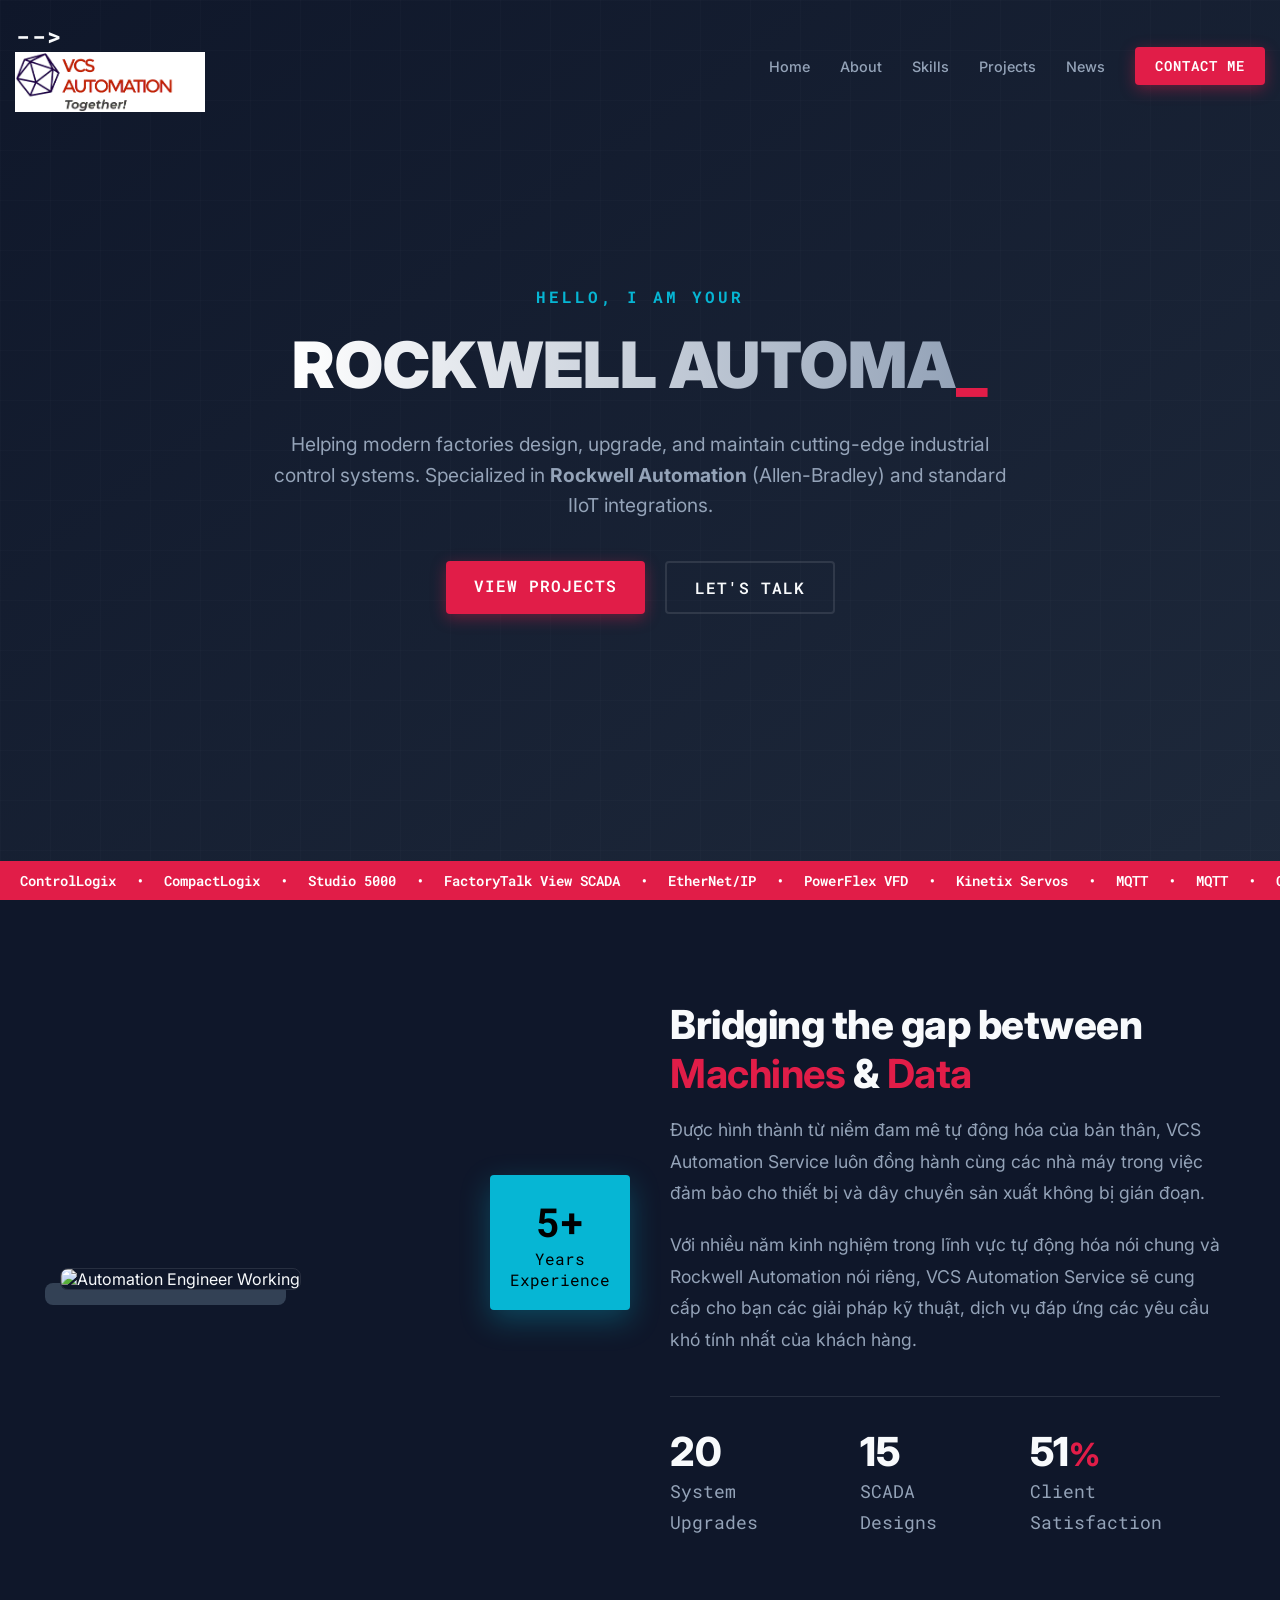
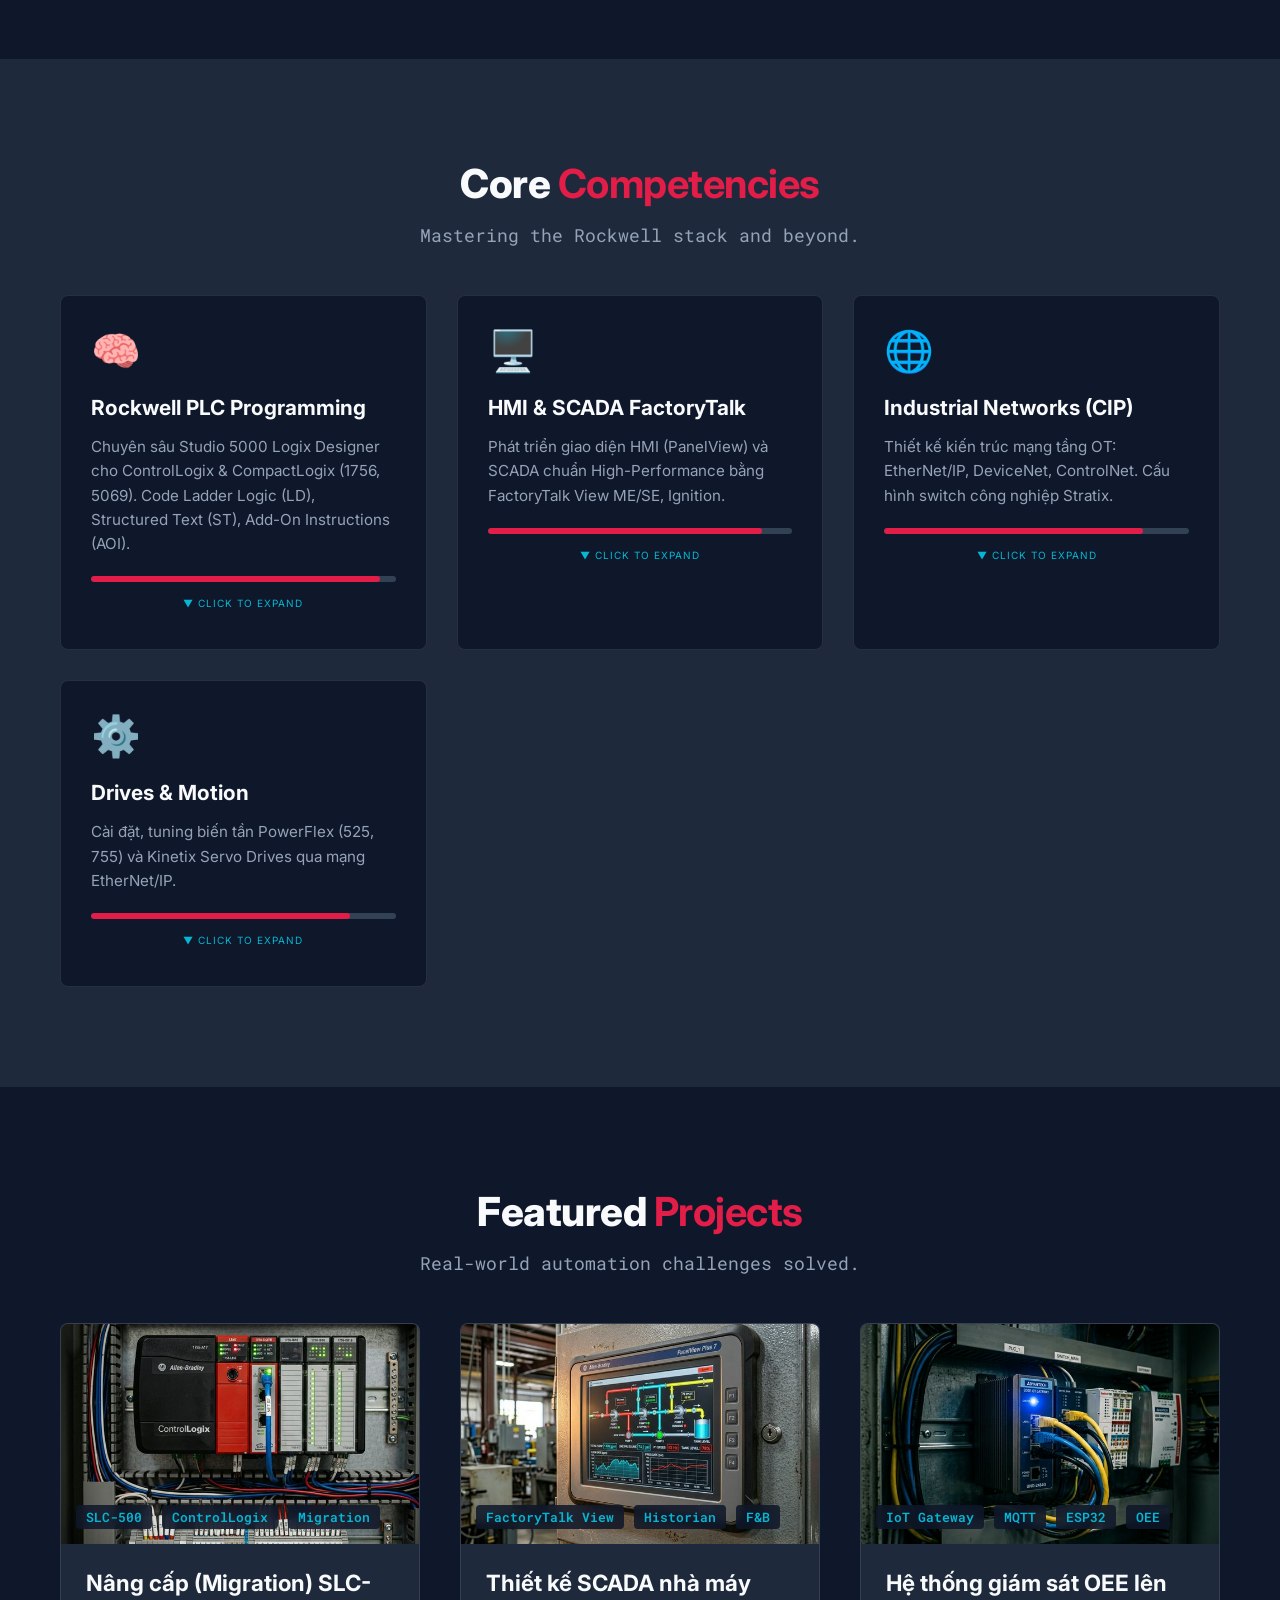
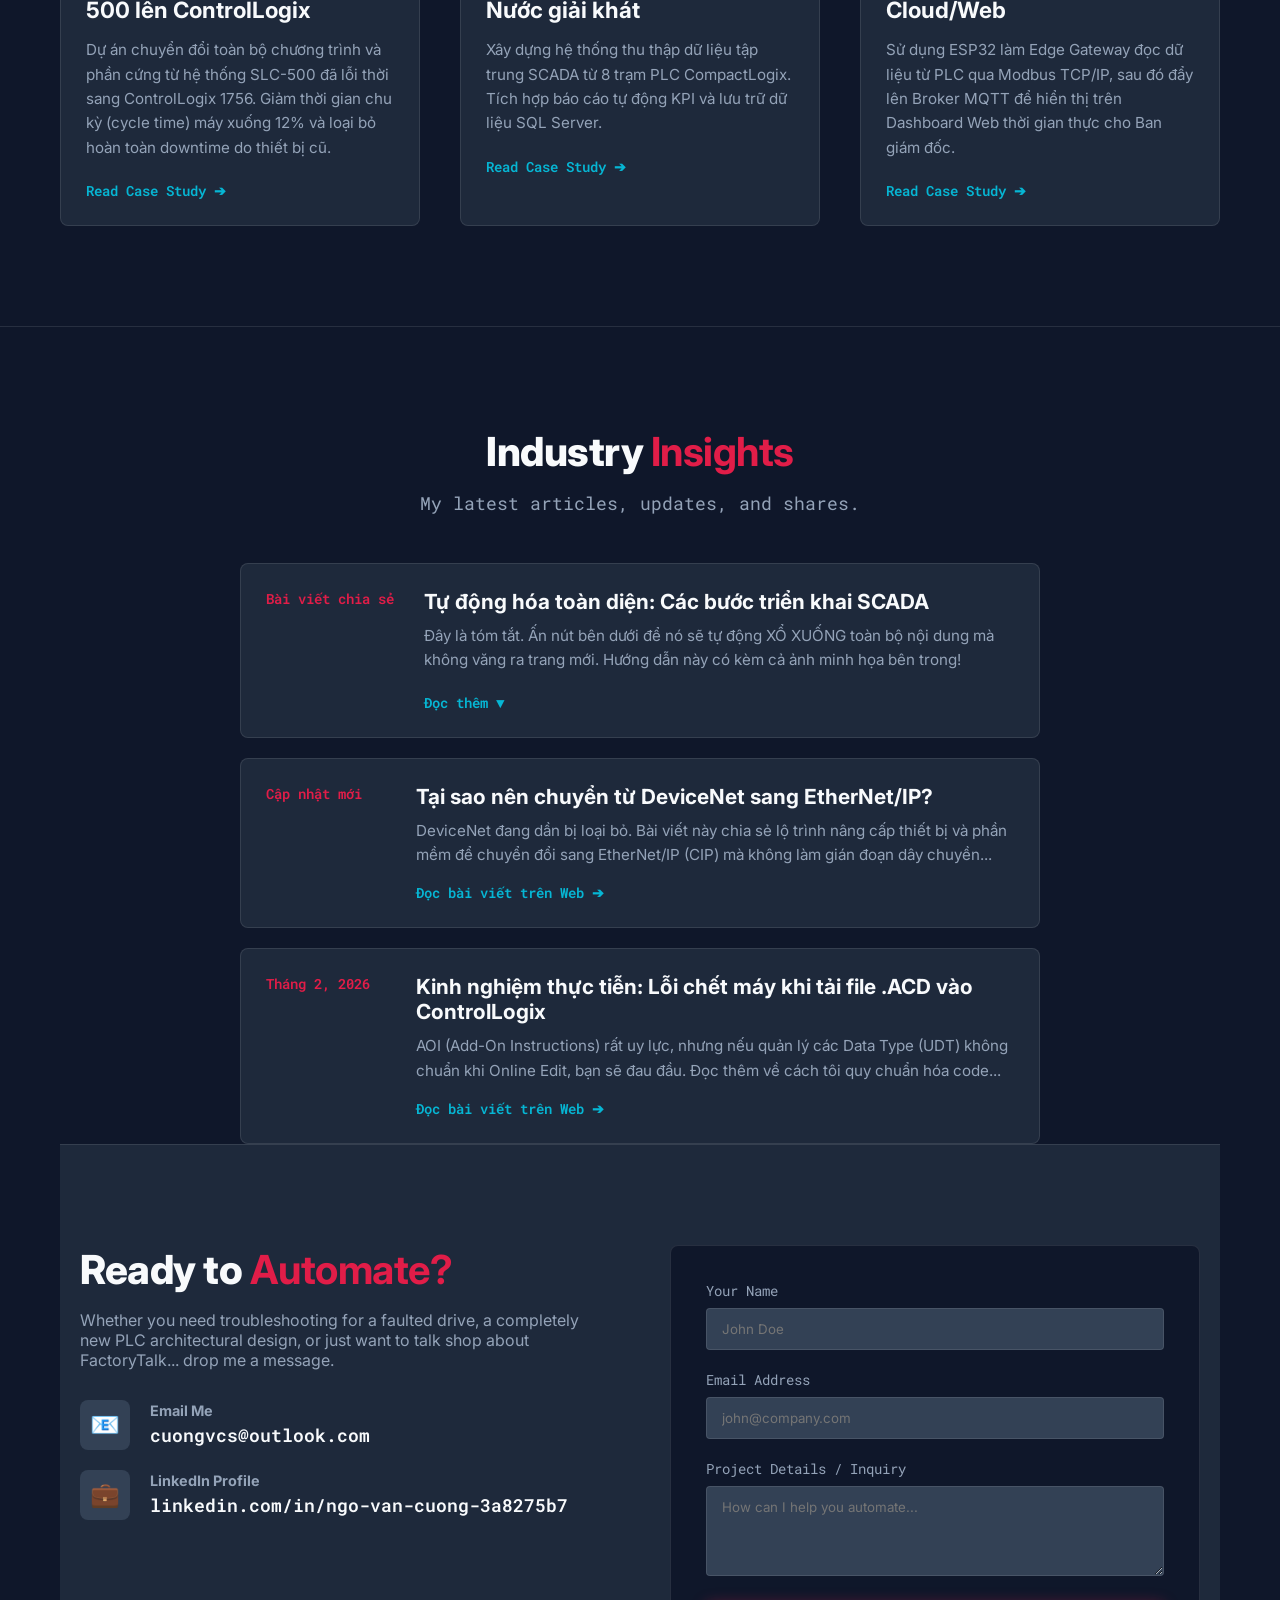
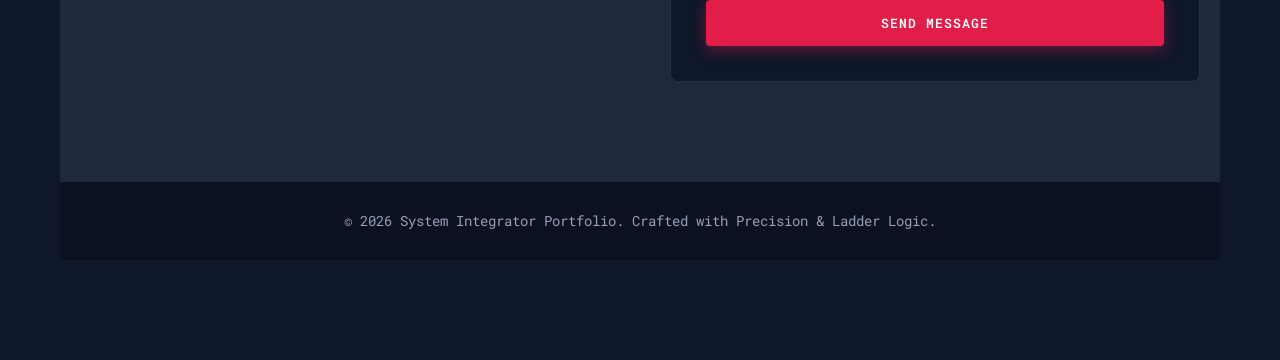
==== commit 4e843557: "Update index.html" ====
--- a/index.html
+++ b/index.html
@@ -23,10 +23,10 @@
                 <!-- CÁCH THÊM LOGO: 
                      1. Copy ảnh logo của bạn vào thư mục assets, đổi tên thành logo.png.
                      2. XÓA dòng chữ VCS AUTOMATION bên dưới đi.
-                     3. XÓA các dấu mũi tên <!-- và --> ở thẻ <img> bên dưới để kích hoạt nó lên.
+                     3. XÓA các dấu mũi tên và - ở thẻ <img> bên dưới để kích hoạt nó lên. -->
                 -->
-                <!-- <img src="assets/logo.png" alt="VCS Logo" class="nav-brand-logo"> -->
-                <span class="logo-icon">⚡</span> VCS <span class="highlight">AUTOMATION</span>
+                 <img src="assets/logo.png" alt="VCS Logo" class="nav-brand-logo">
+                <!--<span class="logo-icon">⚡</span> VCS <span class="highlight">AUTOMATION</span> -->
             </a>
             <ul class="nav-links">
                 <li><a href="#home">Home</a></li>
@@ -213,4 +213,4 @@
             <script src="main.js"></script>
 </body>
 
-</html>+</html>
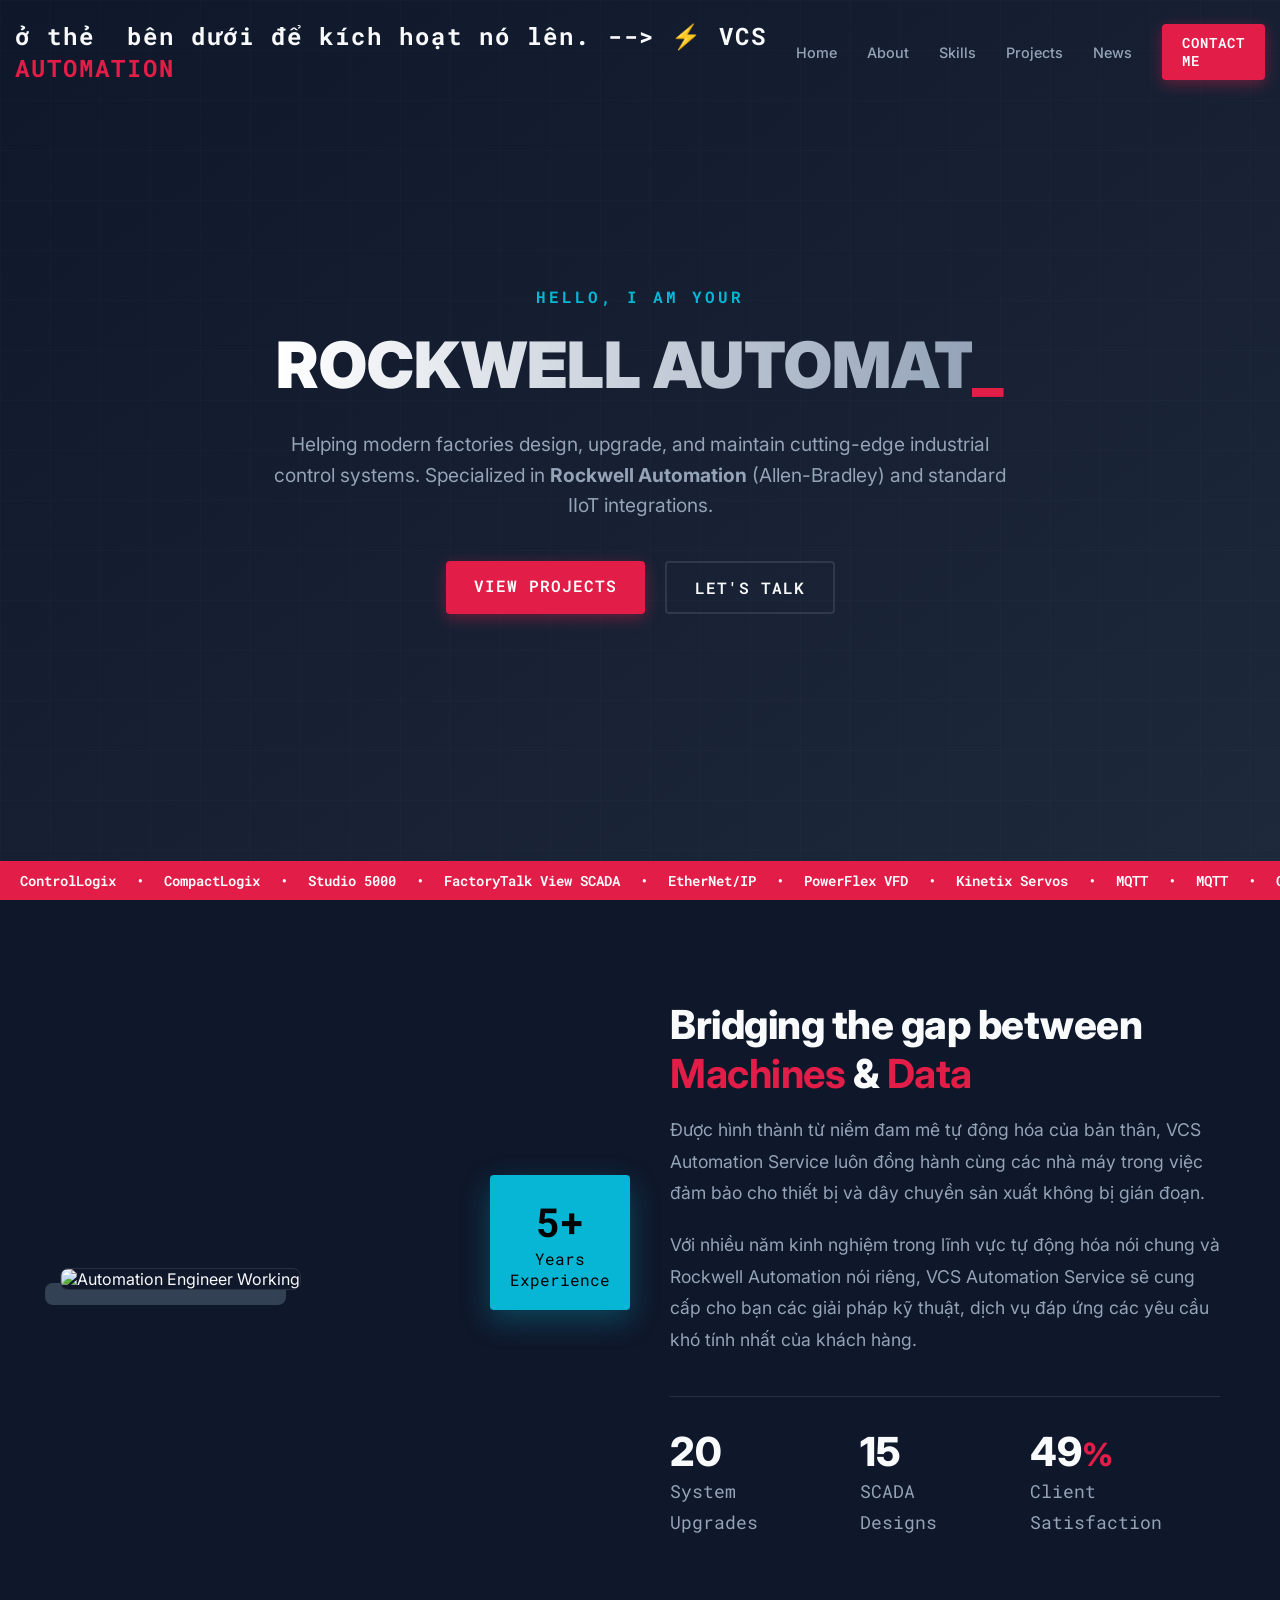
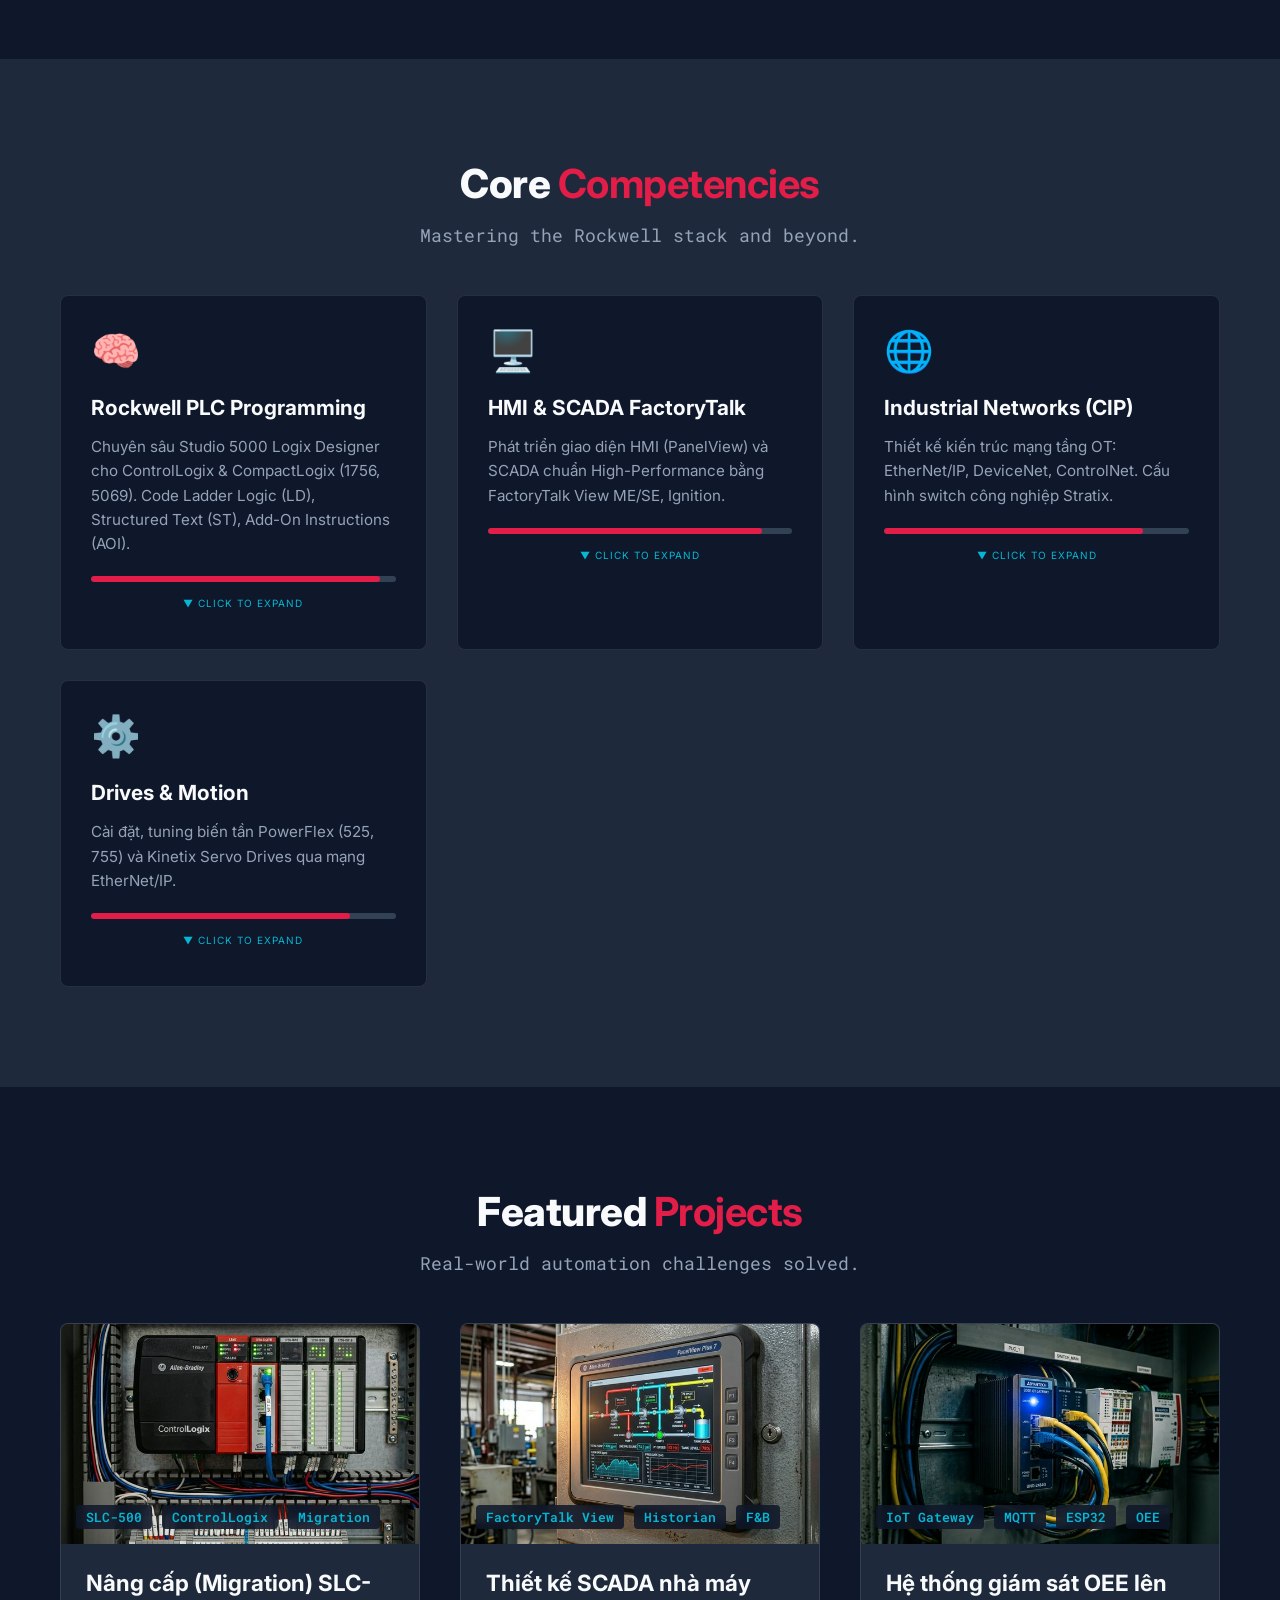
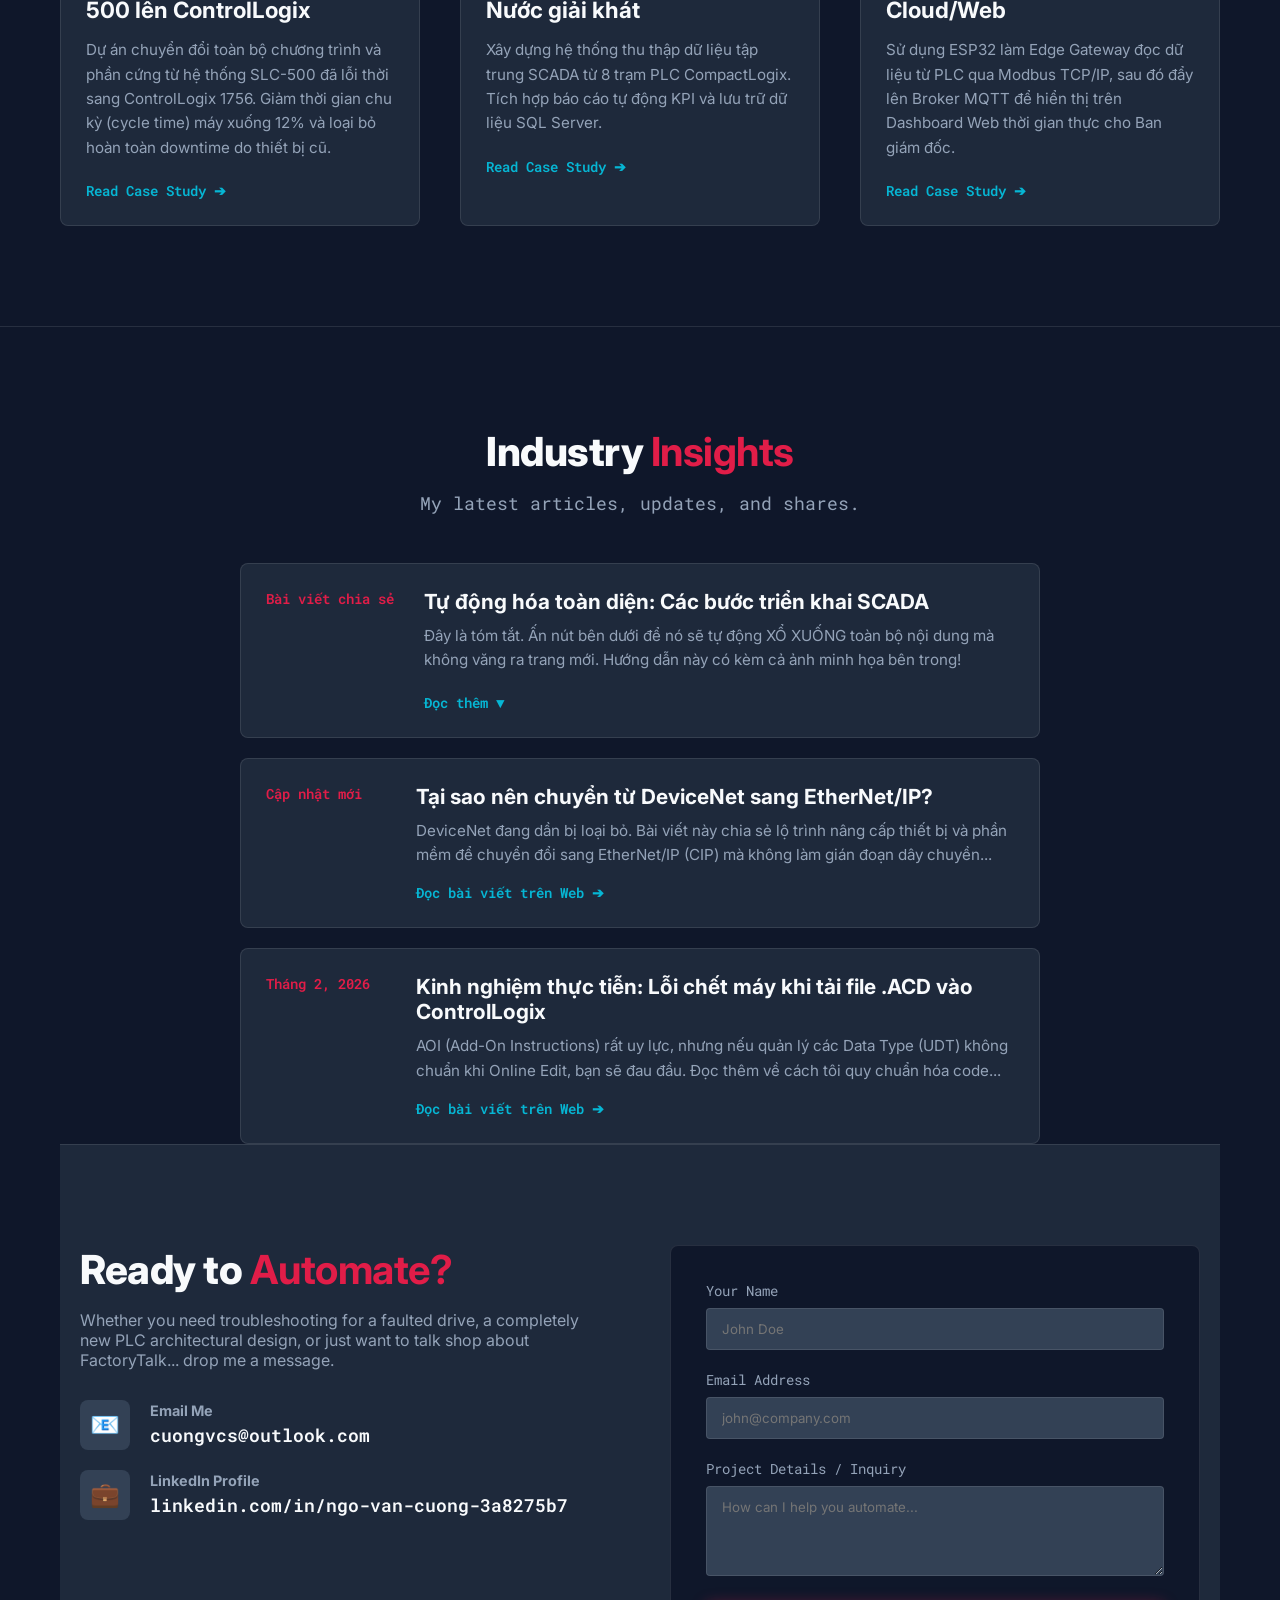
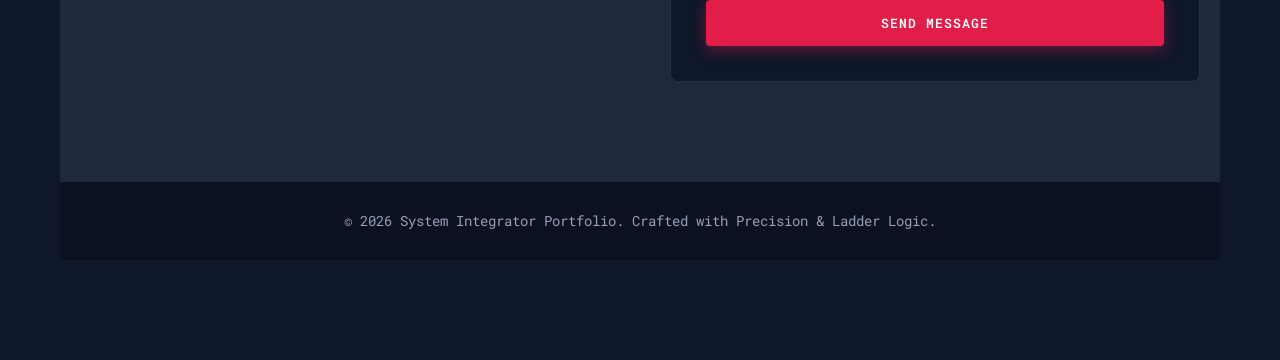
==== commit 865617b0: "Add files via upload" ====
--- a/index.html
+++ b/index.html
@@ -23,10 +23,10 @@
                 <!-- CÁCH THÊM LOGO: 
                      1. Copy ảnh logo của bạn vào thư mục assets, đổi tên thành logo.png.
                      2. XÓA dòng chữ VCS AUTOMATION bên dưới đi.
-                     3. XÓA các dấu mũi tên và - ở thẻ <img> bên dưới để kích hoạt nó lên. -->
+                     3. XÓA các dấu mũi tên <!-- và --> ở thẻ <img> bên dưới để kích hoạt nó lên.
                 -->
-                 <img src="assets/logo.png" alt="VCS Logo" class="nav-brand-logo">
-                <!--<span class="logo-icon">⚡</span> VCS <span class="highlight">AUTOMATION</span> -->
+                <!-- <img src="assets/logo.png" alt="VCS Logo" class="nav-brand-logo"> -->
+                <span class="logo-icon">⚡</span> VCS <span class="highlight">AUTOMATION</span>
             </a>
             <ul class="nav-links">
                 <li><a href="#home">Home</a></li>
@@ -213,4 +213,4 @@
             <script src="main.js"></script>
 </body>
 
-</html>
+</html>
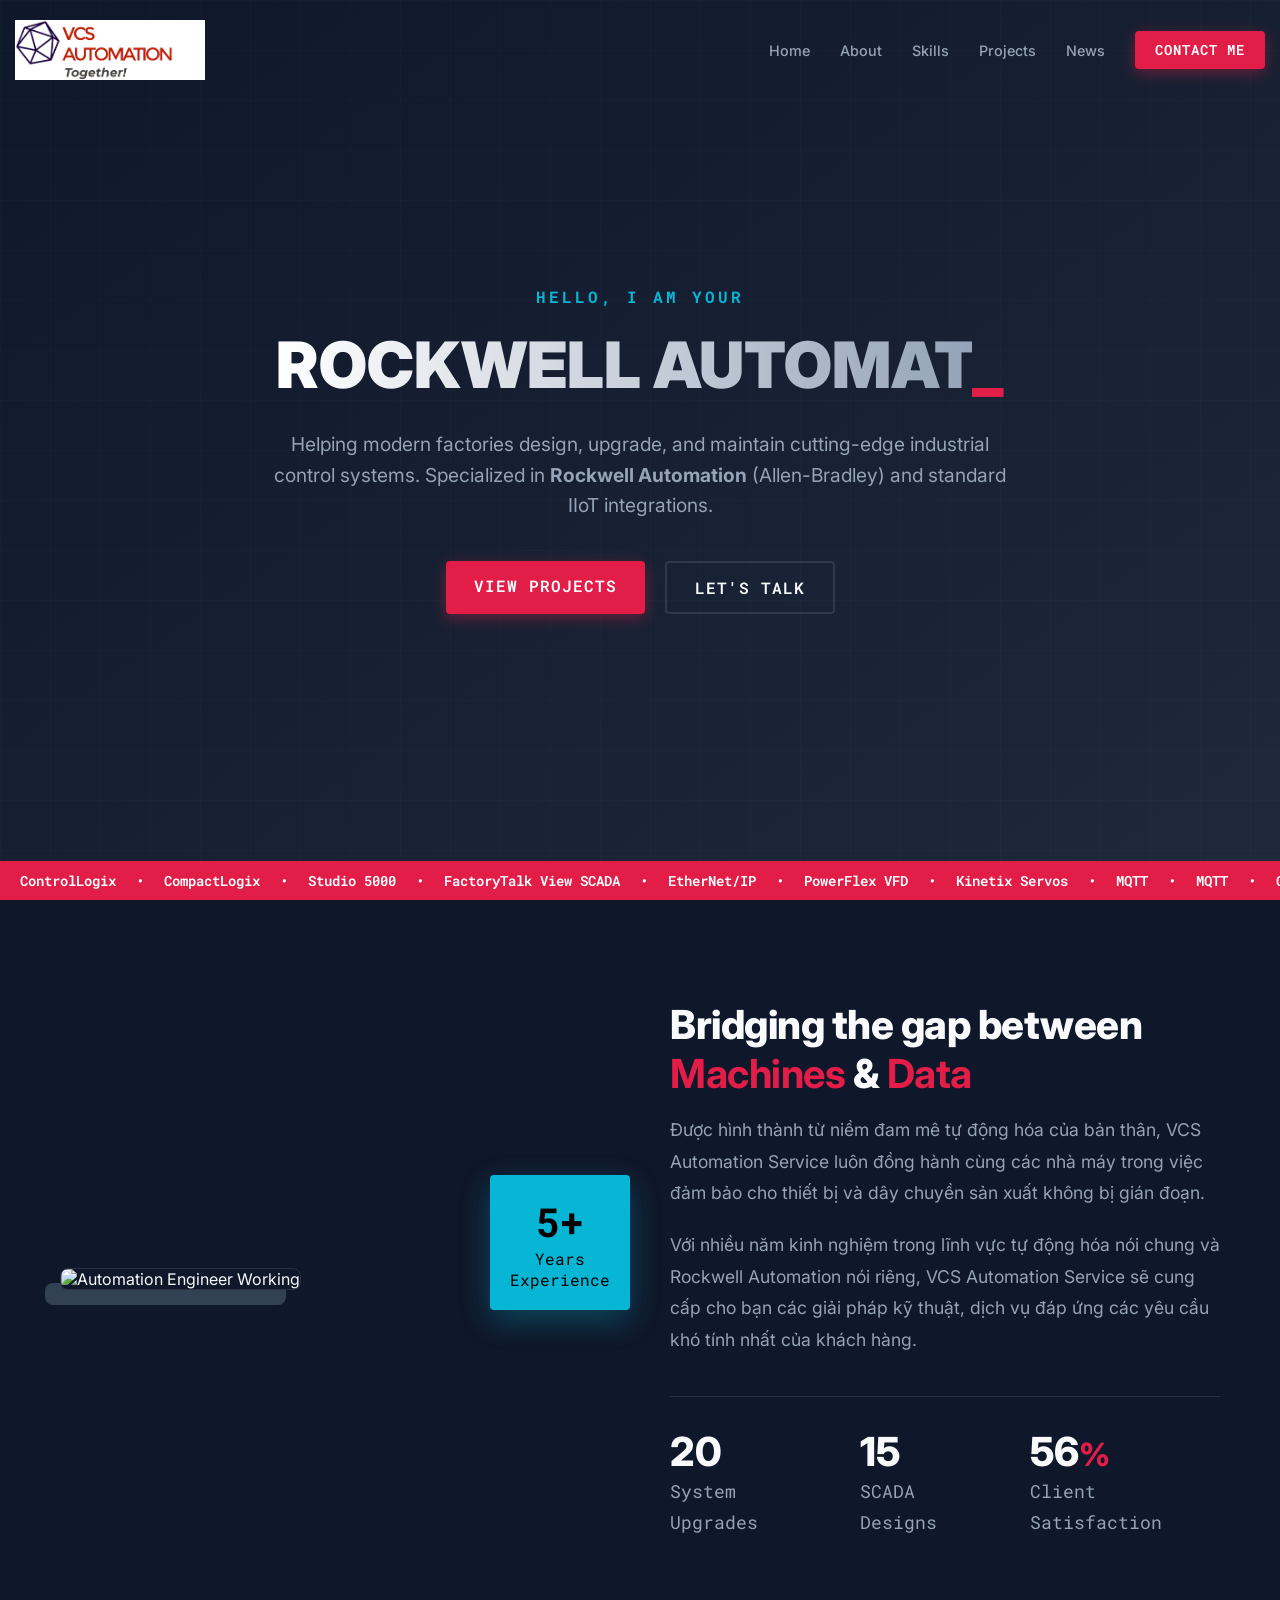
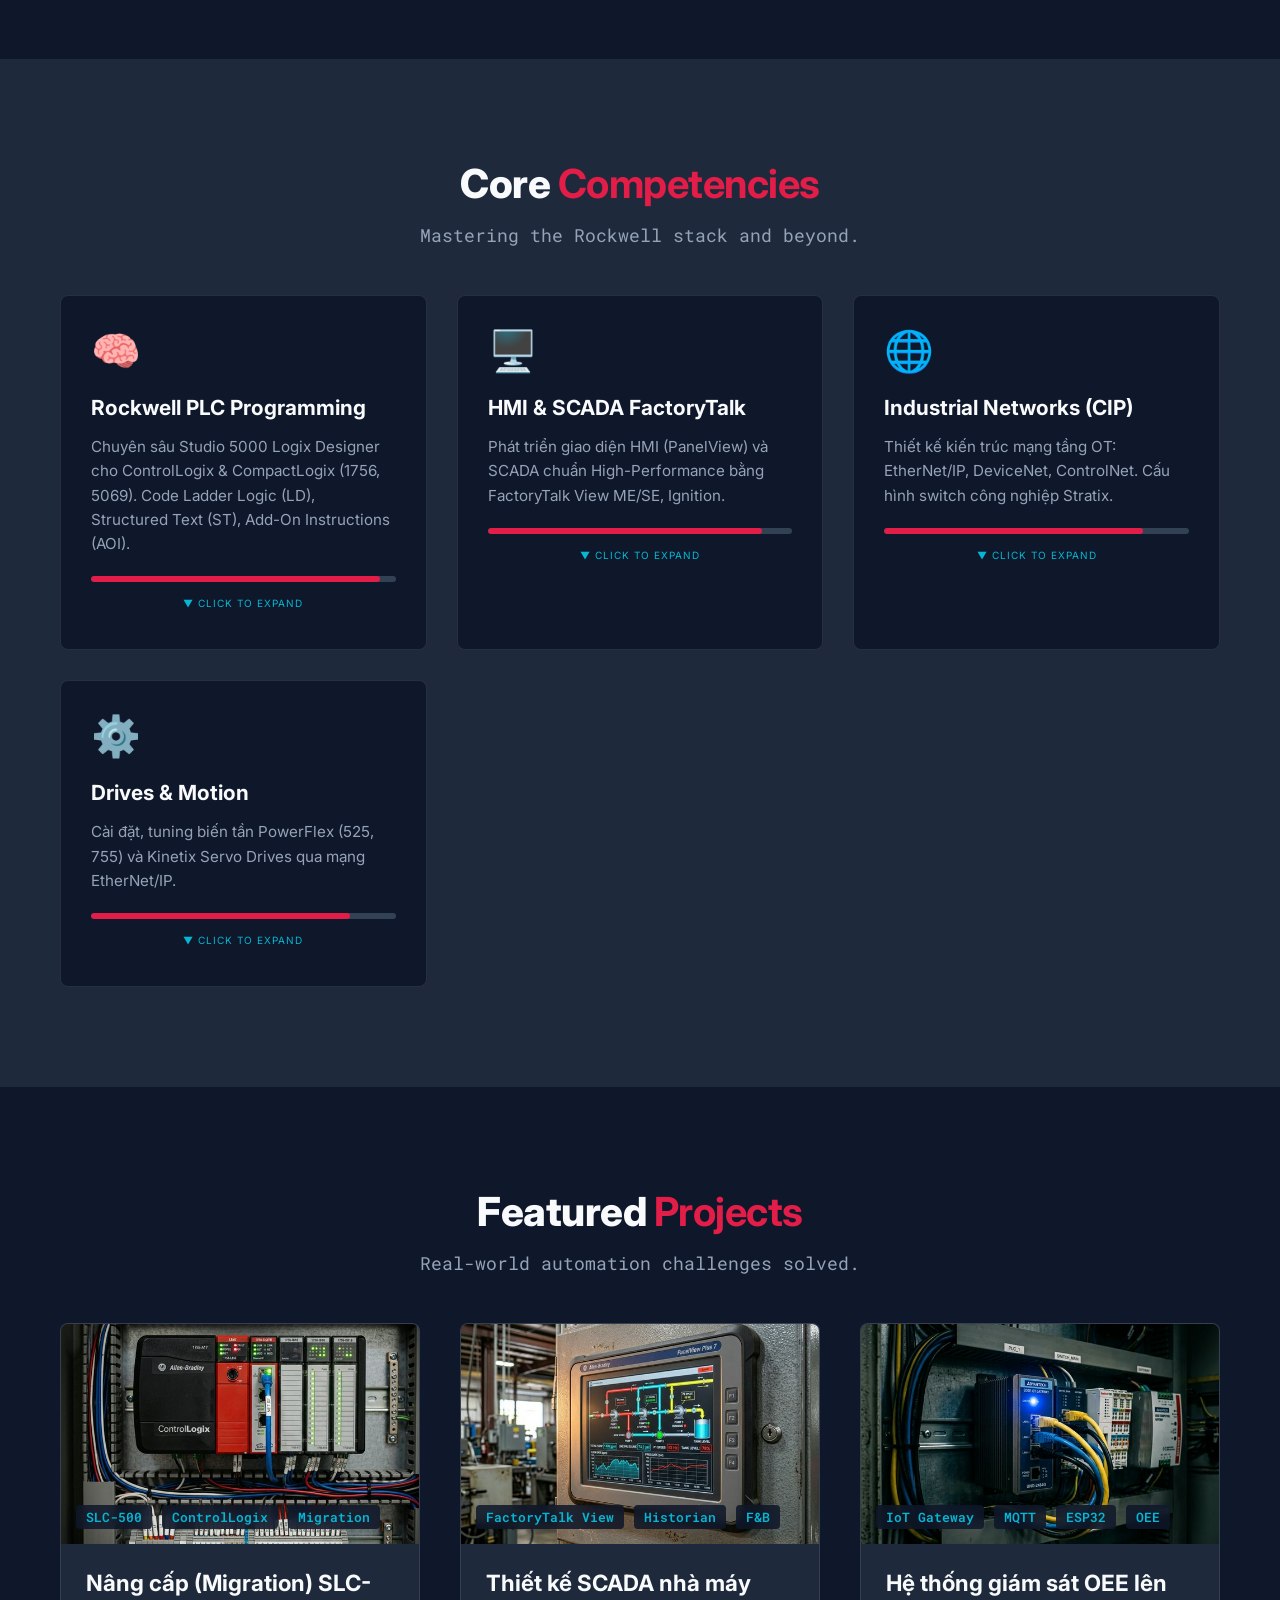
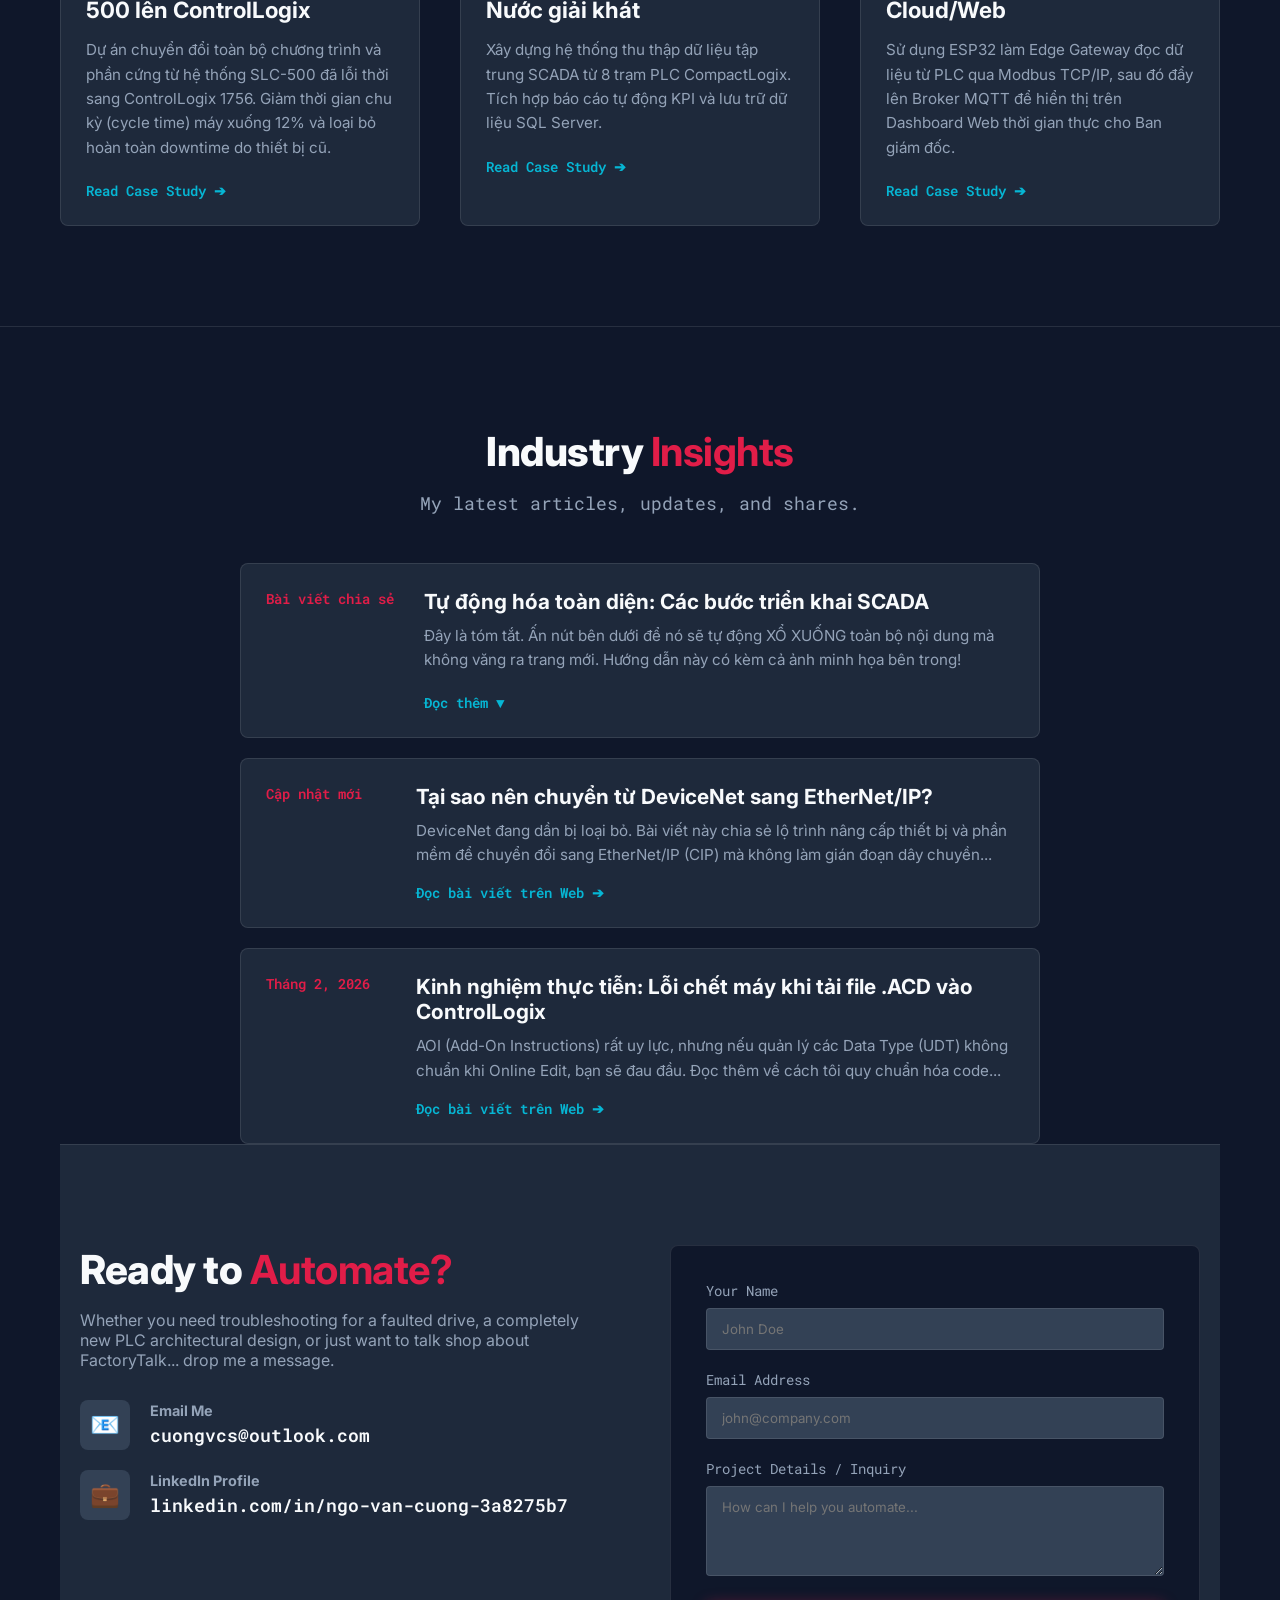
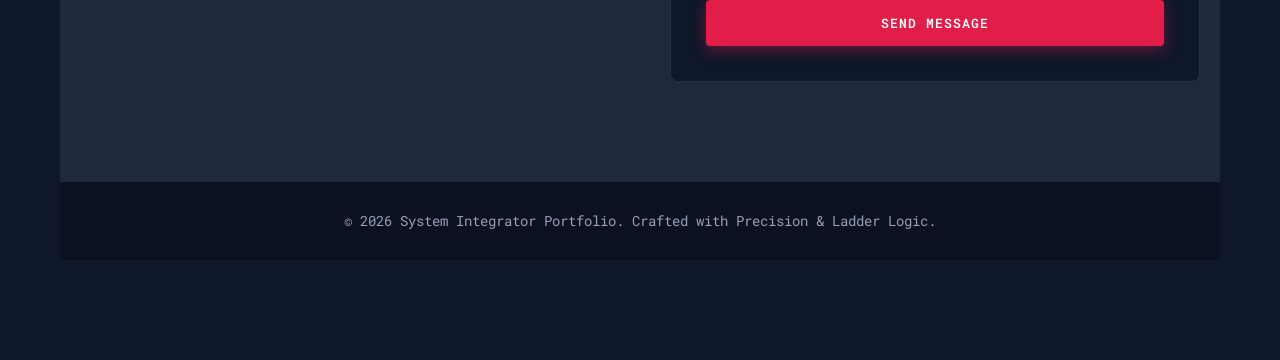
==== commit ff02d403: "Uncomment logo image in index.html" ====
--- a/index.html
+++ b/index.html
@@ -23,10 +23,10 @@
                 <!-- CÁCH THÊM LOGO: 
                      1. Copy ảnh logo của bạn vào thư mục assets, đổi tên thành logo.png.
                      2. XÓA dòng chữ VCS AUTOMATION bên dưới đi.
-                     3. XÓA các dấu mũi tên <!-- và --> ở thẻ <img> bên dưới để kích hoạt nó lên.
+                     3. XÓA các dấu mũi tên <!-- và -- ở thẻ <img> bên dưới để kích hoạt nó lên.
                 -->
-                <!-- <img src="assets/logo.png" alt="VCS Logo" class="nav-brand-logo"> -->
-                <span class="logo-icon">⚡</span> VCS <span class="highlight">AUTOMATION</span>
+                 <img src="assets/logo.png" alt="VCS Logo" class="nav-brand-logo">
+                <!--<span class="logo-icon">⚡</span> VCS <span class="highlight">AUTOMATION</span> -->
             </a>
             <ul class="nav-links">
                 <li><a href="#home">Home</a></li>
@@ -213,4 +213,4 @@
             <script src="main.js"></script>
 </body>
 
-</html>+</html>
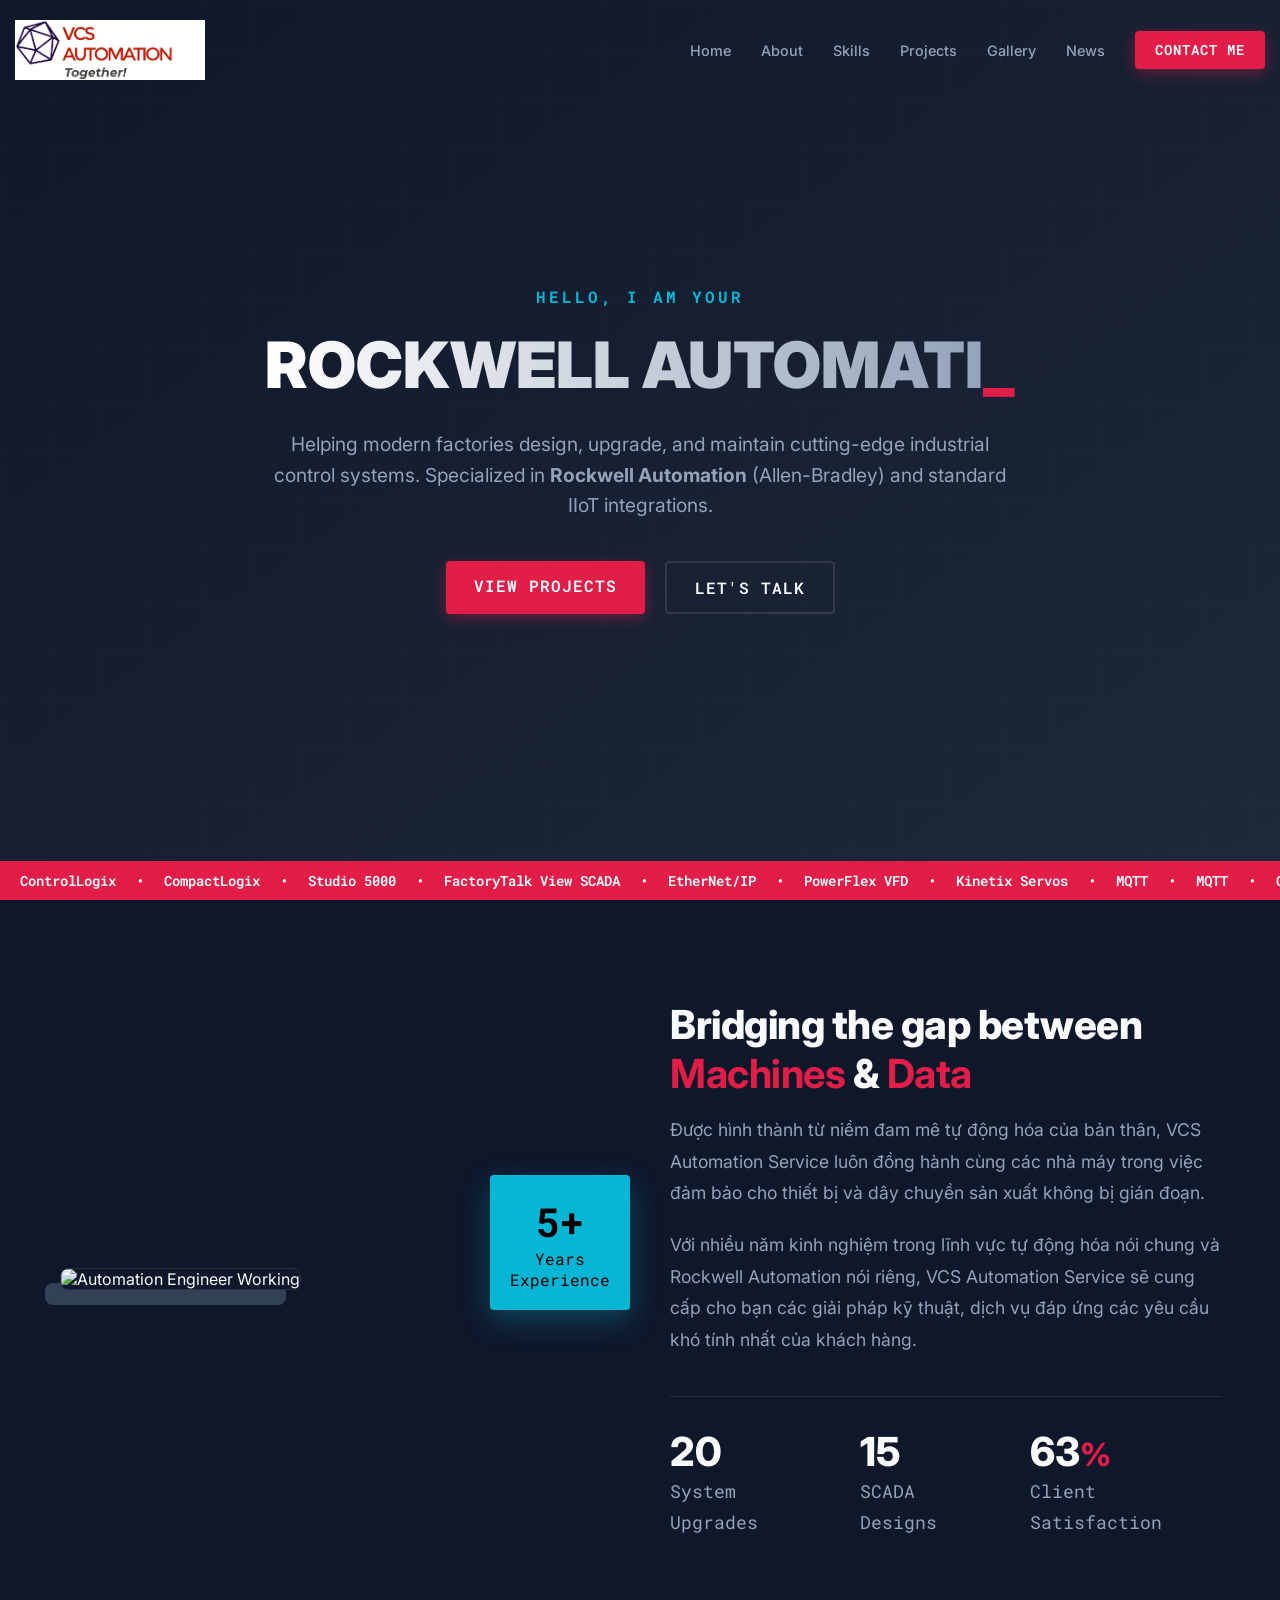
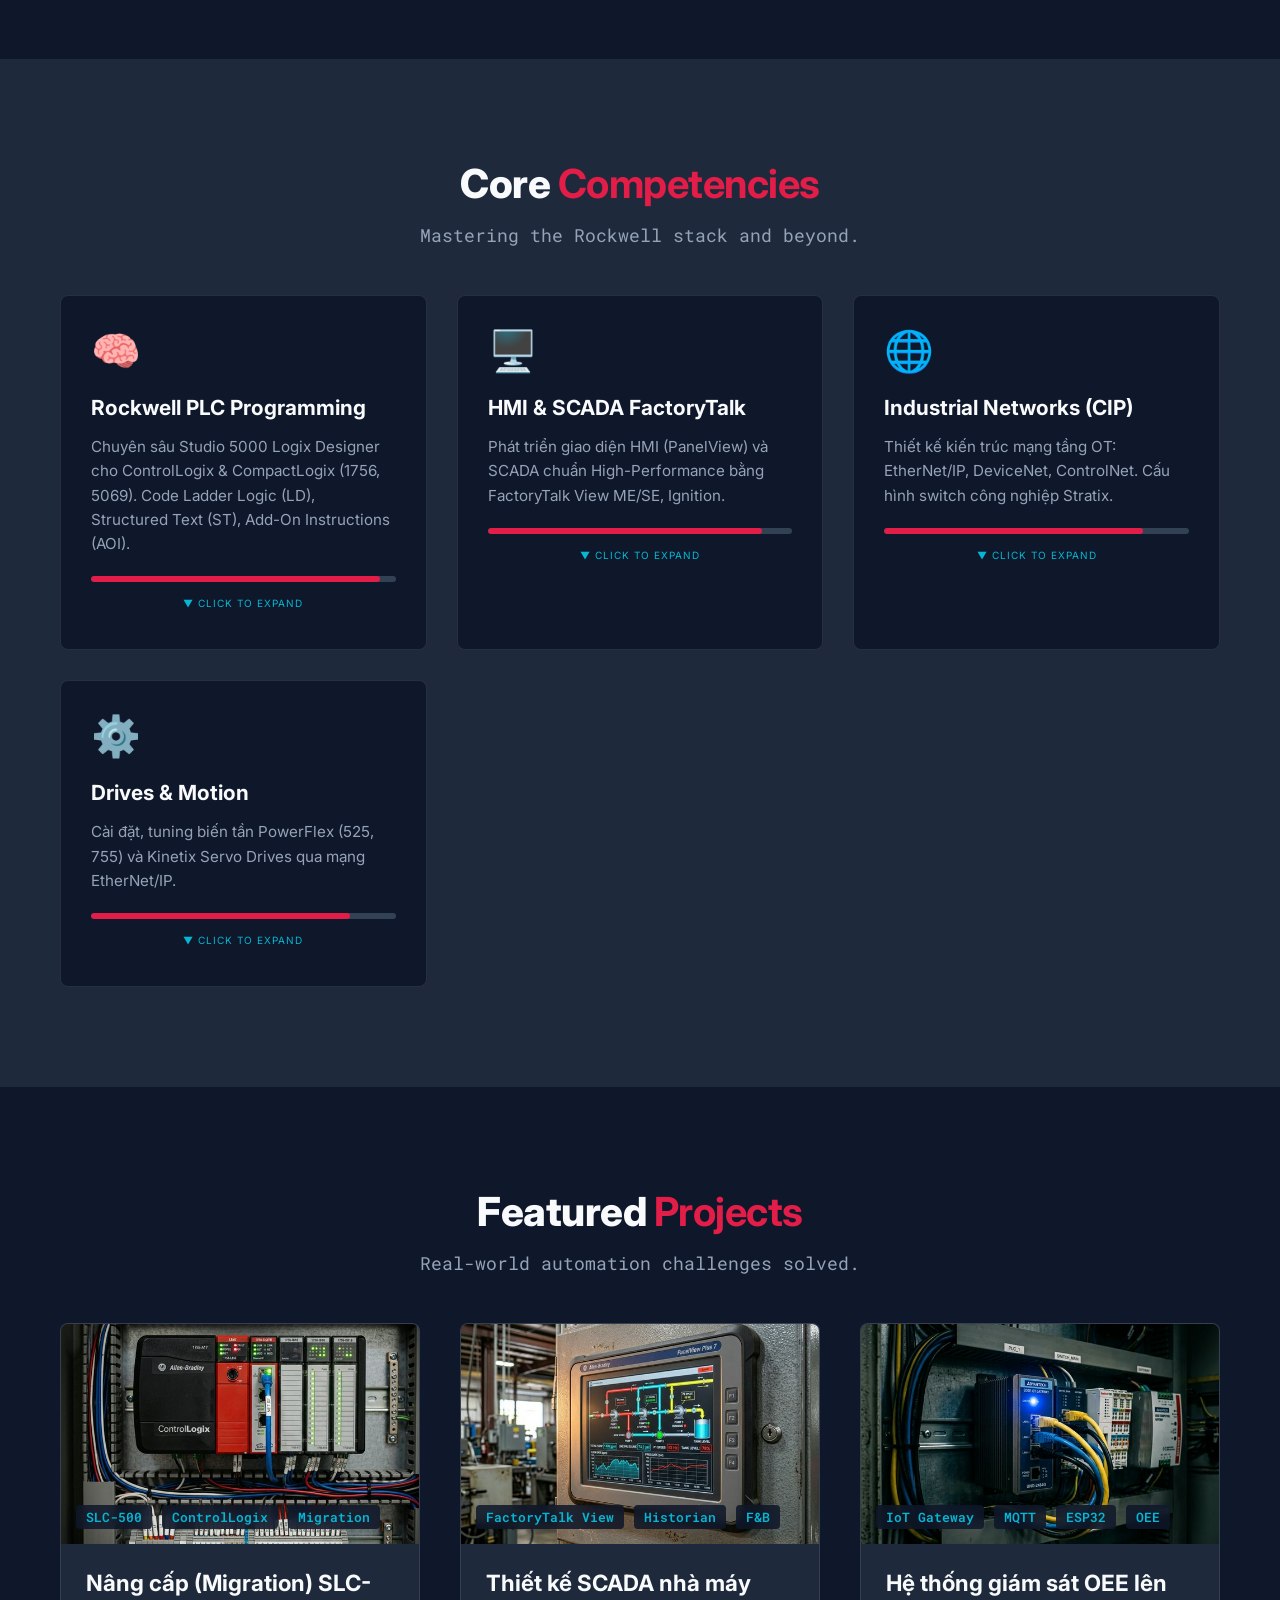
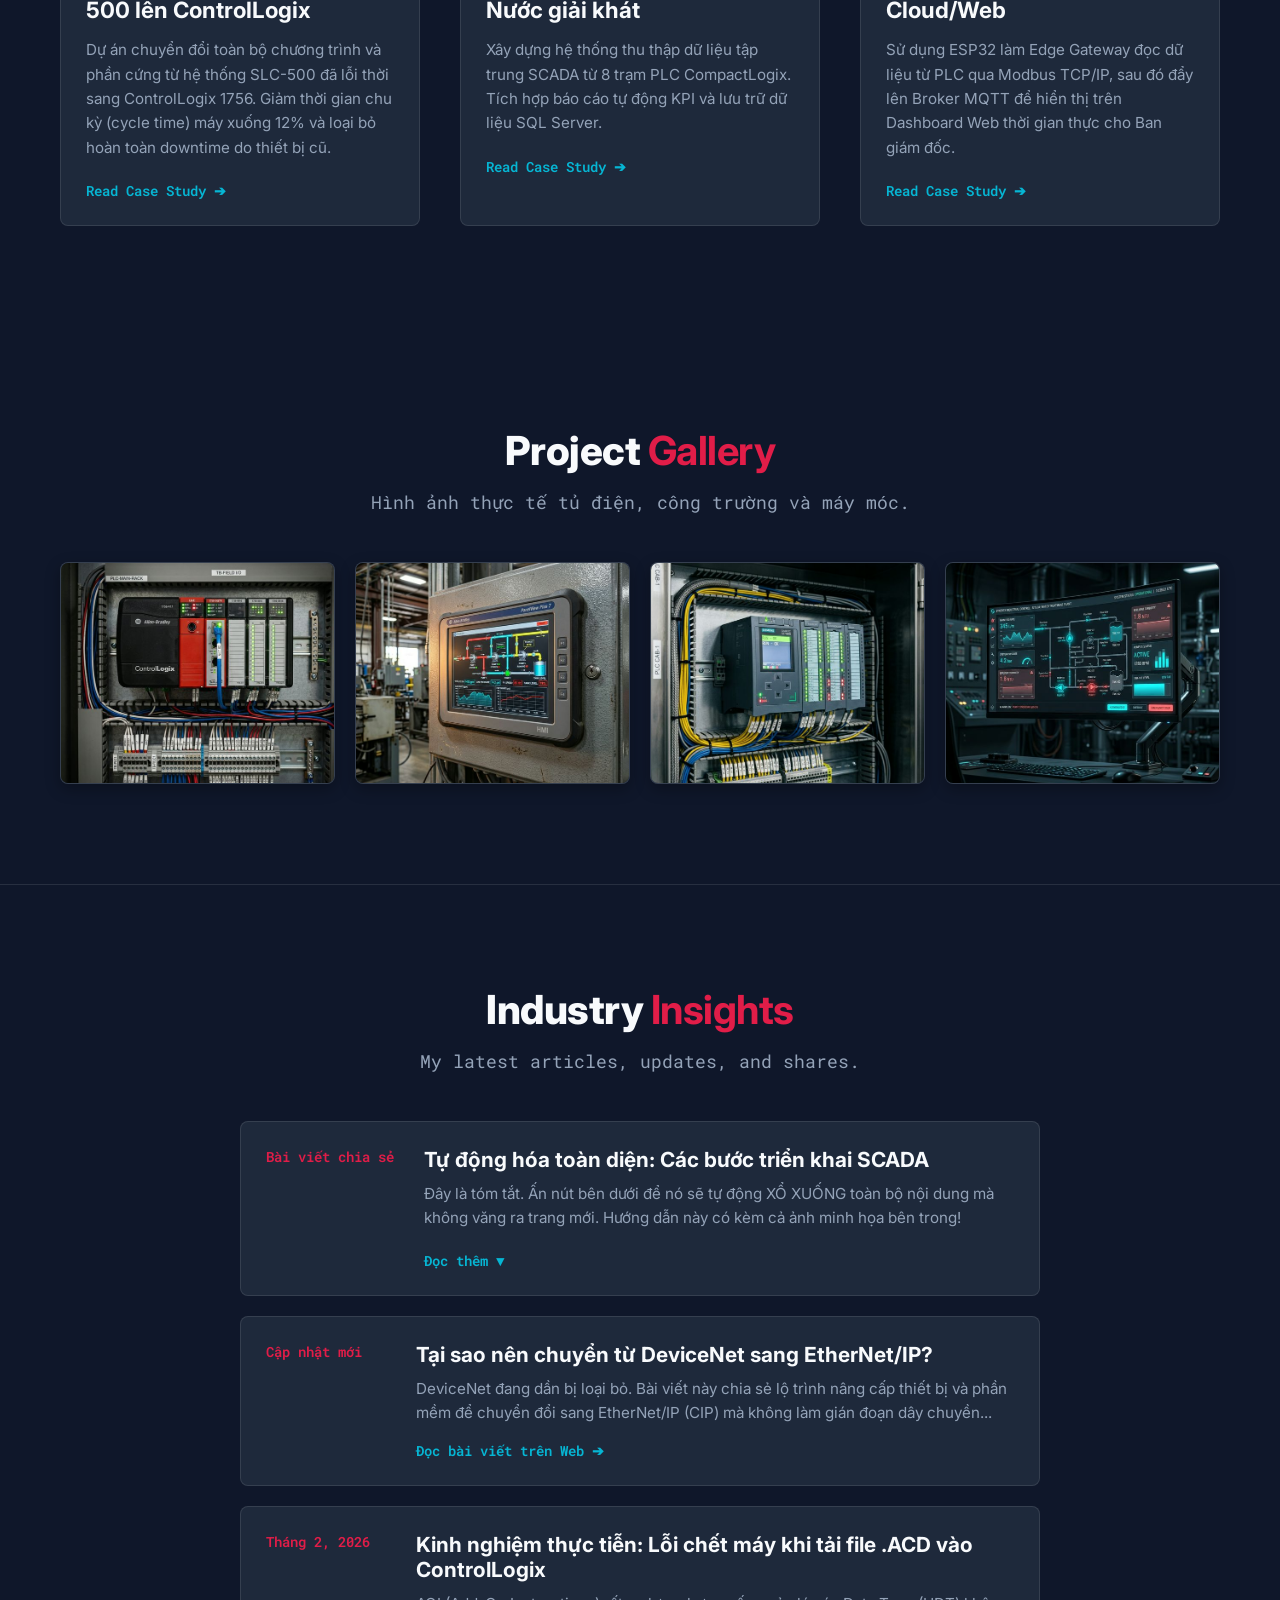
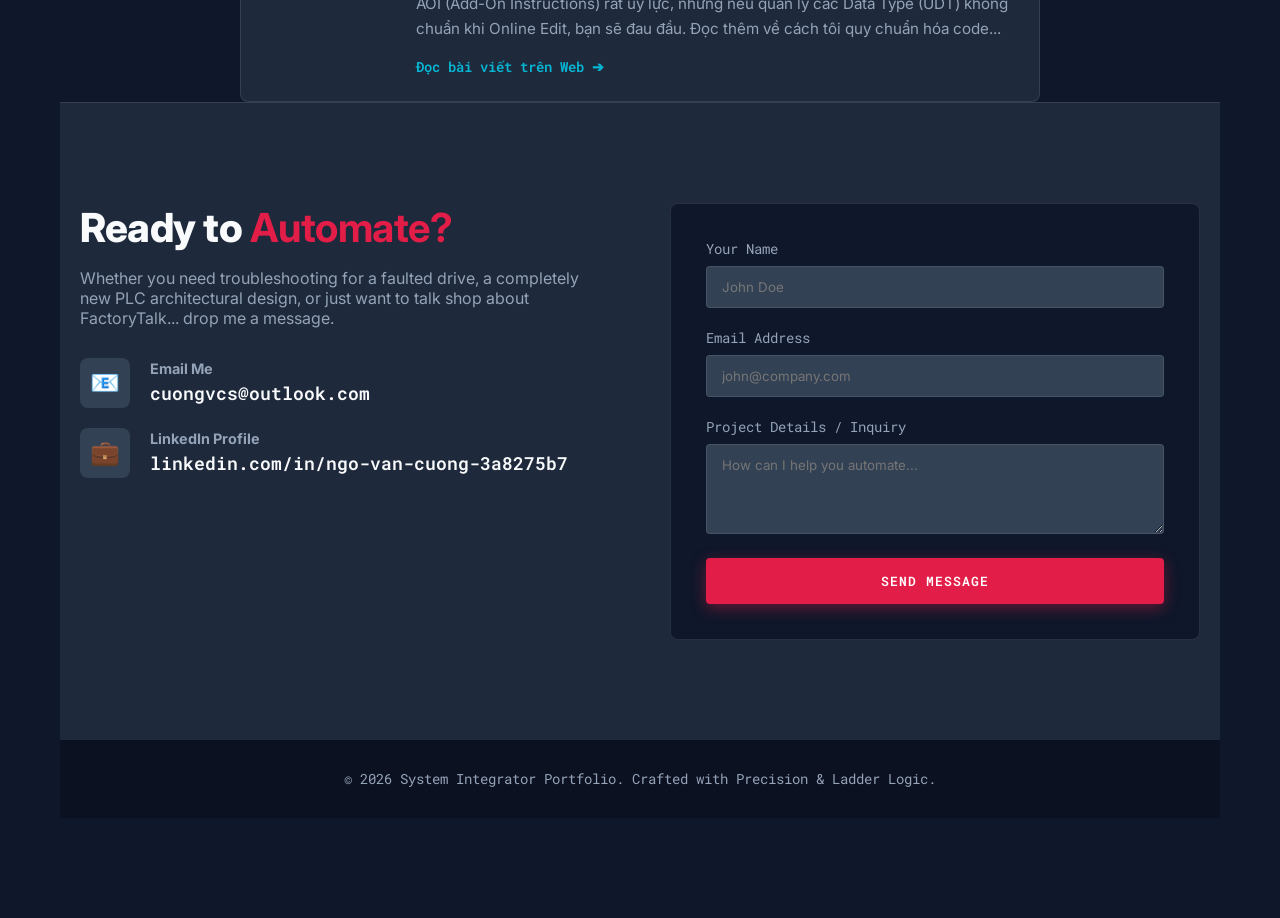
==== commit 0d8aaf11: "Add files via upload" ====
--- a/index.html
+++ b/index.html
@@ -23,16 +23,16 @@
                 <!-- CÁCH THÊM LOGO: 
                      1. Copy ảnh logo của bạn vào thư mục assets, đổi tên thành logo.png.
                      2. XÓA dòng chữ VCS AUTOMATION bên dưới đi.
-                     3. XÓA các dấu mũi tên <!-- và -- ở thẻ <img> bên dưới để kích hoạt nó lên.
-                -->
-                 <img src="assets/logo.png" alt="VCS Logo" class="nav-brand-logo">
-                <!--<span class="logo-icon">⚡</span> VCS <span class="highlight">AUTOMATION</span> -->
+                     3. XÓA các dấu mũi tên < và ở thẻ <img> bên dưới để kích hoạt nó lên.-->
+                <img src="assets/logo.png" alt="VCS Logo" class="nav-brand-logo">
+                <!-- <span class="logo-icon">⚡</span> VCS <span class="highlight">AUTOMATION</span> -->
             </a>
             <ul class="nav-links">
                 <li><a href="#home">Home</a></li>
                 <li><a href="#about">About</a></li>
                 <li><a href="#skills">Skills</a></li>
                 <li><a href="#portfolio">Projects</a></li>
+                <li><a href="#gallery">Gallery</a></li>
                 <li><a href="#news">News</a></li>
                 <li><a href="#contact" class="btn-primary-sm">Contact Me</a></li>
             </ul>
@@ -136,6 +136,17 @@
 
             <div class="project-grid" id="projects-container">
                 <!-- Projects will be rendered here by main.js from data.js -->
+            </div>
+        </div>
+    </section>
+
+    <!-- Gallery Section -->
+    <section id="gallery" class="section">
+        <div class="container">
+            <h2 class="section-title text-center">Project <span class="highlight">Gallery</span></h2>
+            <p class="section-subtitle text-center">Hình ảnh thực tế tủ điện, công trường và máy móc.</p>
+            <div class="gallery-grid" id="gallery-container">
+                <!-- Gallery will be rendered here by main.js -->
             </div>
         </div>
     </section>
@@ -208,9 +219,16 @@
                 <p>© 2026 System Integrator Portfolio. Crafted with Precision & Ladder Logic.</p>
             </footer>
 
+            <!-- Lightbox Modal -->
+            <div id="lightbox" class="lightbox">
+                <span class="lightbox-close" onclick="window.closeLightbox()">&times;</span>
+                <img class="lightbox-content" id="lightbox-img">
+                <div id="lightbox-caption"></div>
+            </div>
+
             <!-- Scripts -->
             <script src="data.js"></script>
             <script src="main.js"></script>
 </body>
 
-</html>
+</html>
--- a/style.css
+++ b/style.css
@@ -581,6 +581,112 @@
     margin-bottom: 20px;
 }
 
+/* ====== GALLERY ====== */
+.gallery-grid {
+    display: grid;
+    grid-template-columns: repeat(auto-fit, minmax(260px, 1fr));
+    gap: 20px;
+    margin-top: 20px;
+}
+
+.gallery-item {
+    position: relative;
+    overflow: hidden;
+    border-radius: 8px;
+    cursor: pointer;
+    box-shadow: 0 5px 15px rgba(0,0,0,0.3);
+    border: 1px solid var(--border);
+    background: var(--bg-card);
+}
+
+.gallery-item img {
+    width: 100%;
+    height: 220px;
+    object-fit: cover;
+    transition: transform 0.4s ease;
+    display: block;
+}
+
+.gallery-item:hover img {
+    transform: scale(1.1);
+}
+
+.gallery-item::after {
+    content: '🔍 Xem ảnh lớn';
+    position: absolute;
+    top: 0; left: 0; right: 0; bottom: 0;
+    background: rgba(15, 23, 42, 0.7);
+    color: var(--accent-cyan);
+    font-family: var(--font-mono);
+    font-weight: 600;
+    display: flex;
+    align-items: center;
+    justify-content: center;
+    opacity: 0;
+    transition: opacity 0.3s;
+    pointer-events: none;
+}
+
+.gallery-item:hover::after {
+    opacity: 1;
+}
+
+/* Lightbox Modal */
+.lightbox {
+    display: none;
+    position: fixed;
+    z-index: 9999;
+    padding-top: 60px;
+    left: 0; top: 0;
+    width: 100%; height: 100%;
+    background-color: rgba(15, 23, 42, 0.95);
+    backdrop-filter: blur(10px);
+}
+
+.lightbox.show {
+    display: flex;
+    flex-direction: column;
+    align-items: center;
+    justify-content: center;
+}
+
+.lightbox-content {
+    max-width: 90%;
+    max-height: 80vh;
+    border-radius: 8px;
+    box-shadow: 0 10px 40px rgba(0,0,0,0.5);
+    border: 1px solid var(--border);
+    animation: zoomIn 0.3s ease;
+}
+
+#lightbox-caption {
+    margin-top: 15px;
+    color: var(--text-primary);
+    font-family: var(--font-main);
+    text-align: center;
+    font-size: 1.1rem;
+}
+
+.lightbox-close {
+    position: absolute;
+    top: 20px;
+    right: 40px;
+    color: var(--text-secondary);
+    font-size: 45px;
+    font-weight: bold;
+    transition: 0.3s;
+    cursor: pointer;
+}
+
+.lightbox-close:hover {
+    color: var(--accent-red);
+}
+
+@keyframes zoomIn {
+    from {transform:scale(0.8); opacity:0}
+    to {transform:scale(1); opacity:1}
+}
+
 /* ====== NEWS ====== */
 .news-list {
     display: flex;
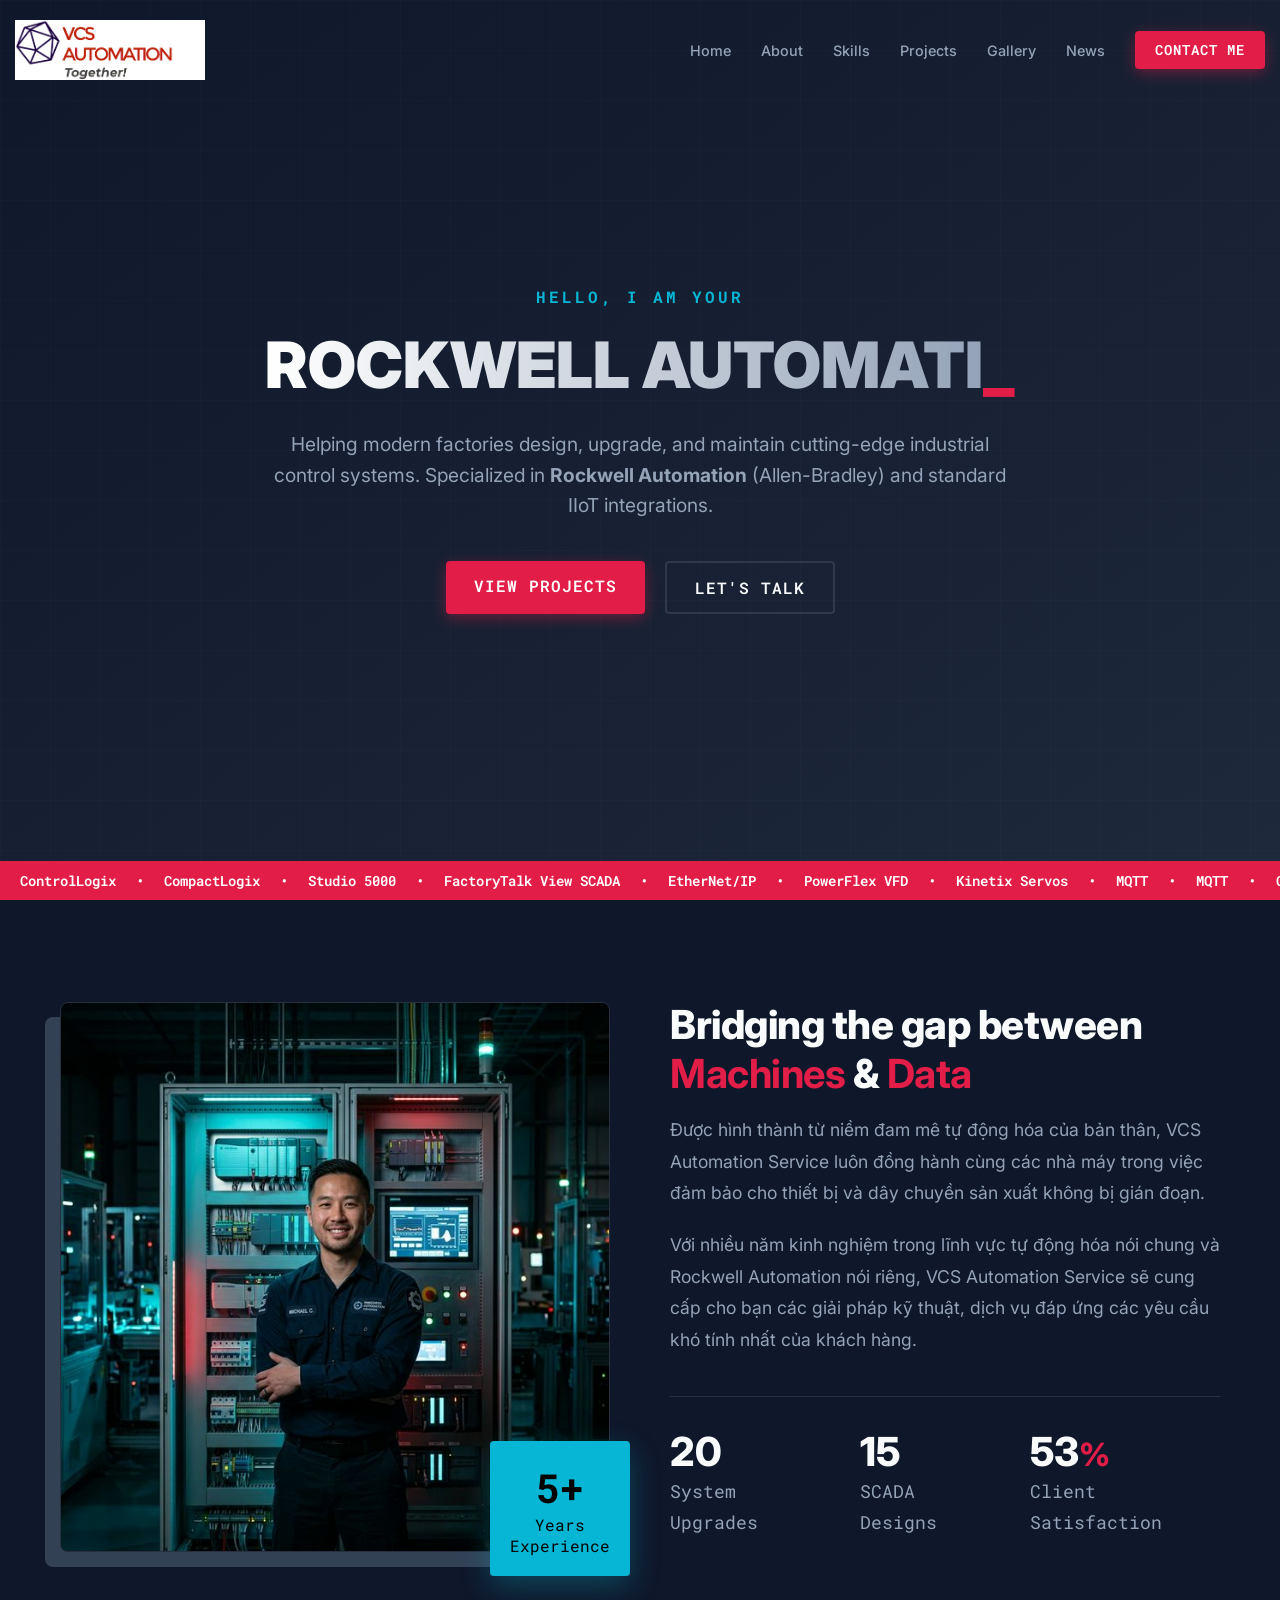
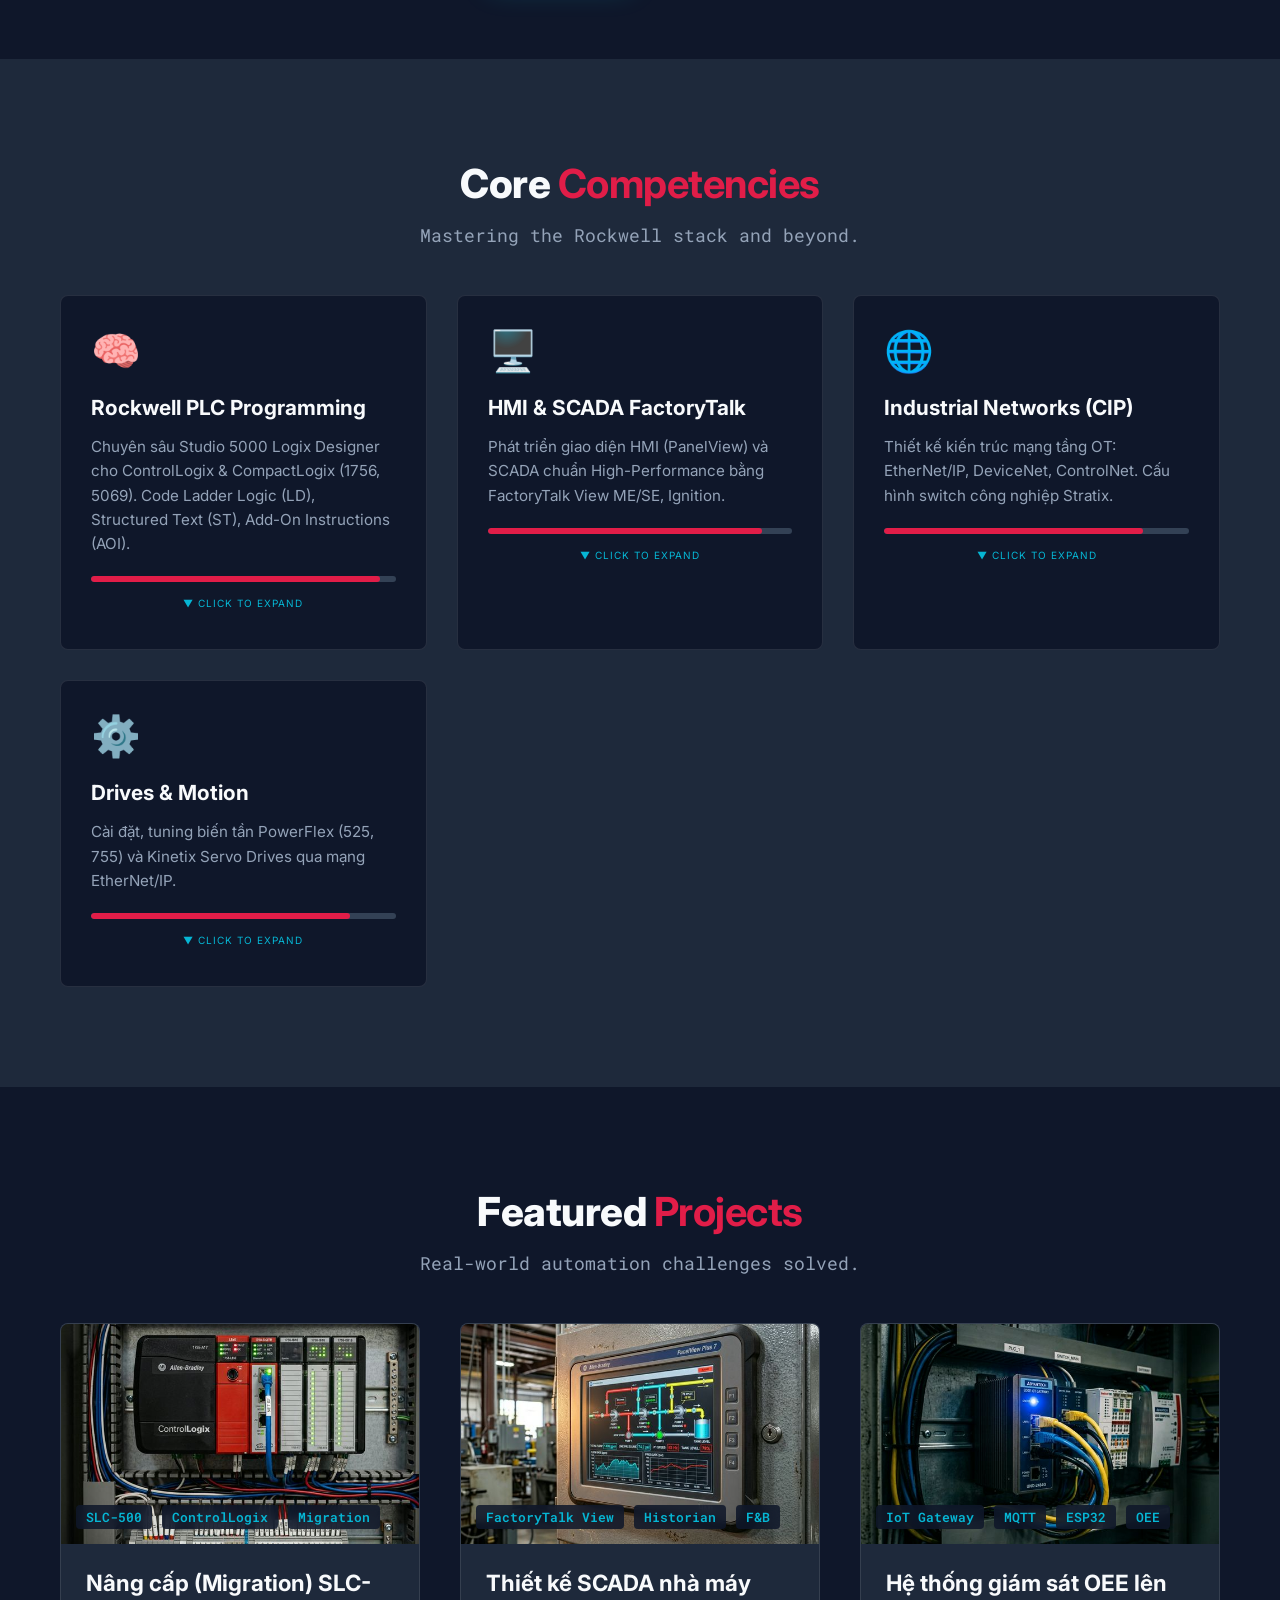
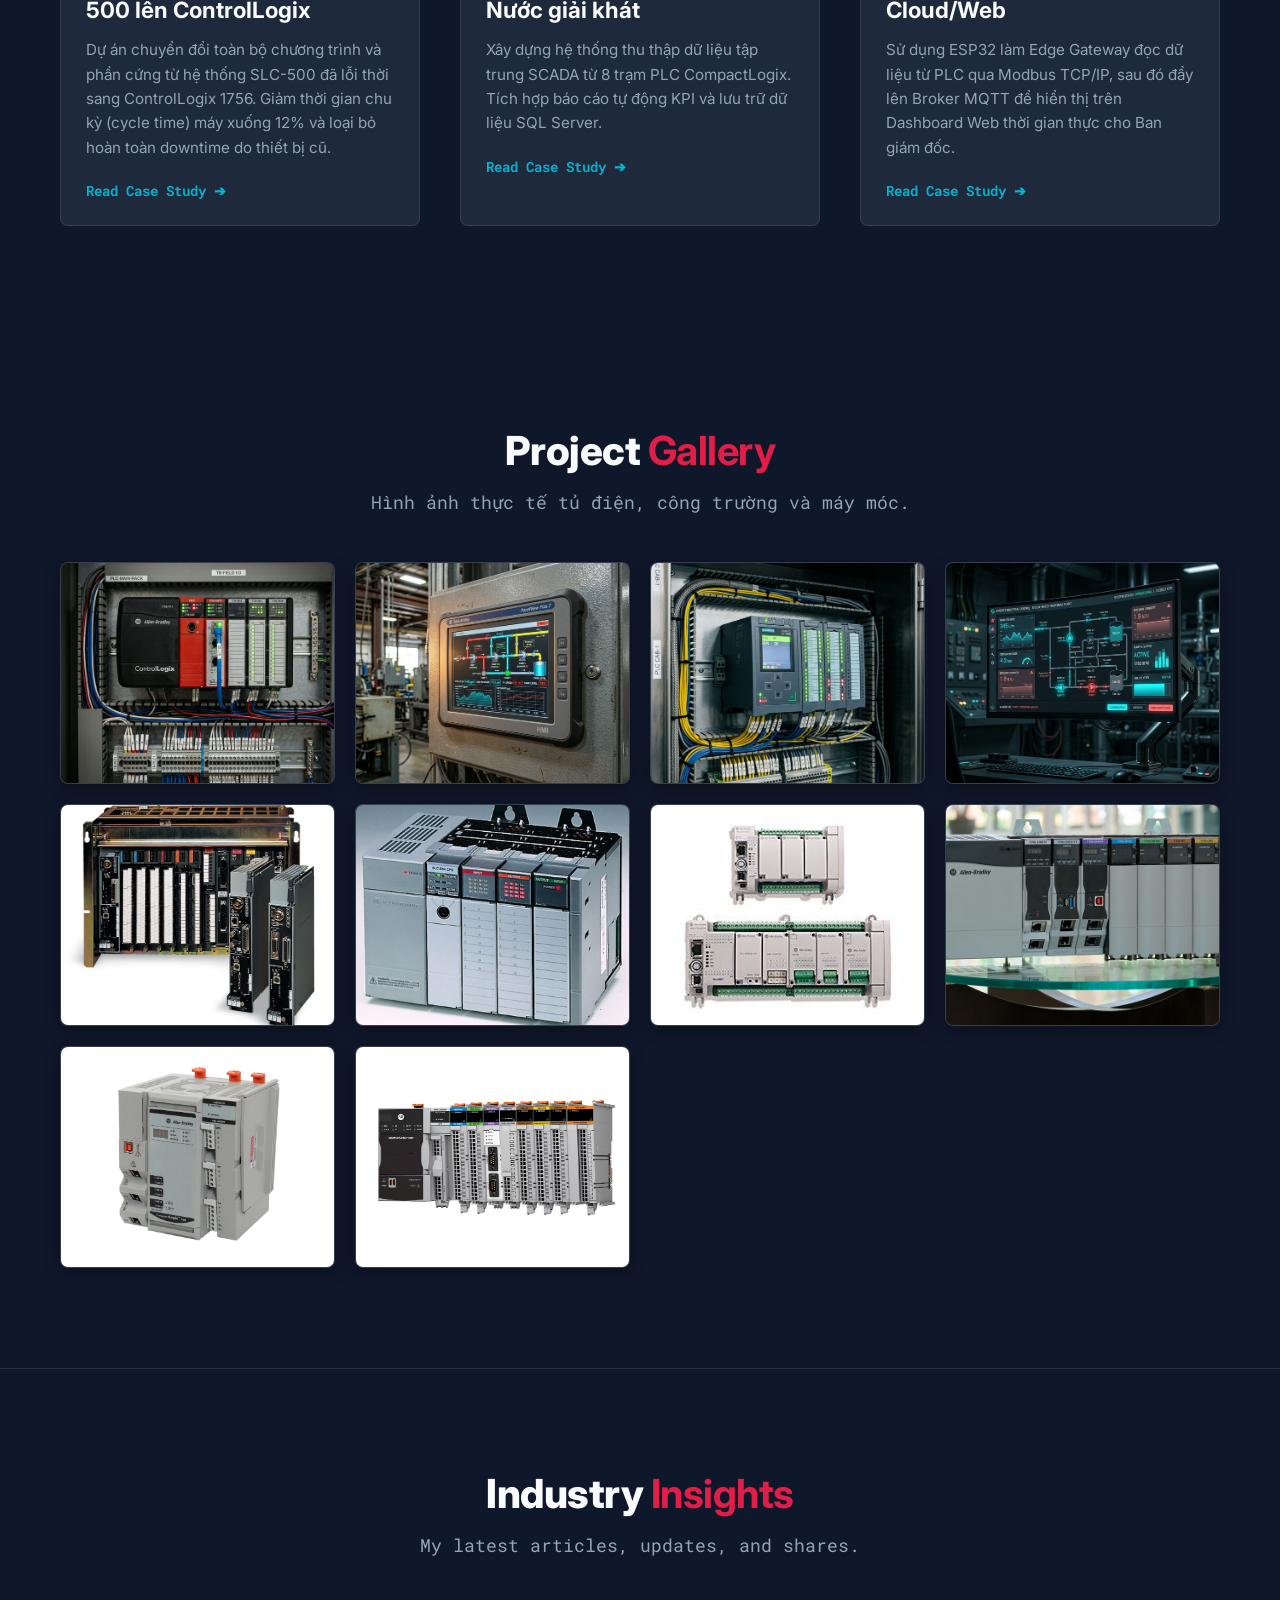
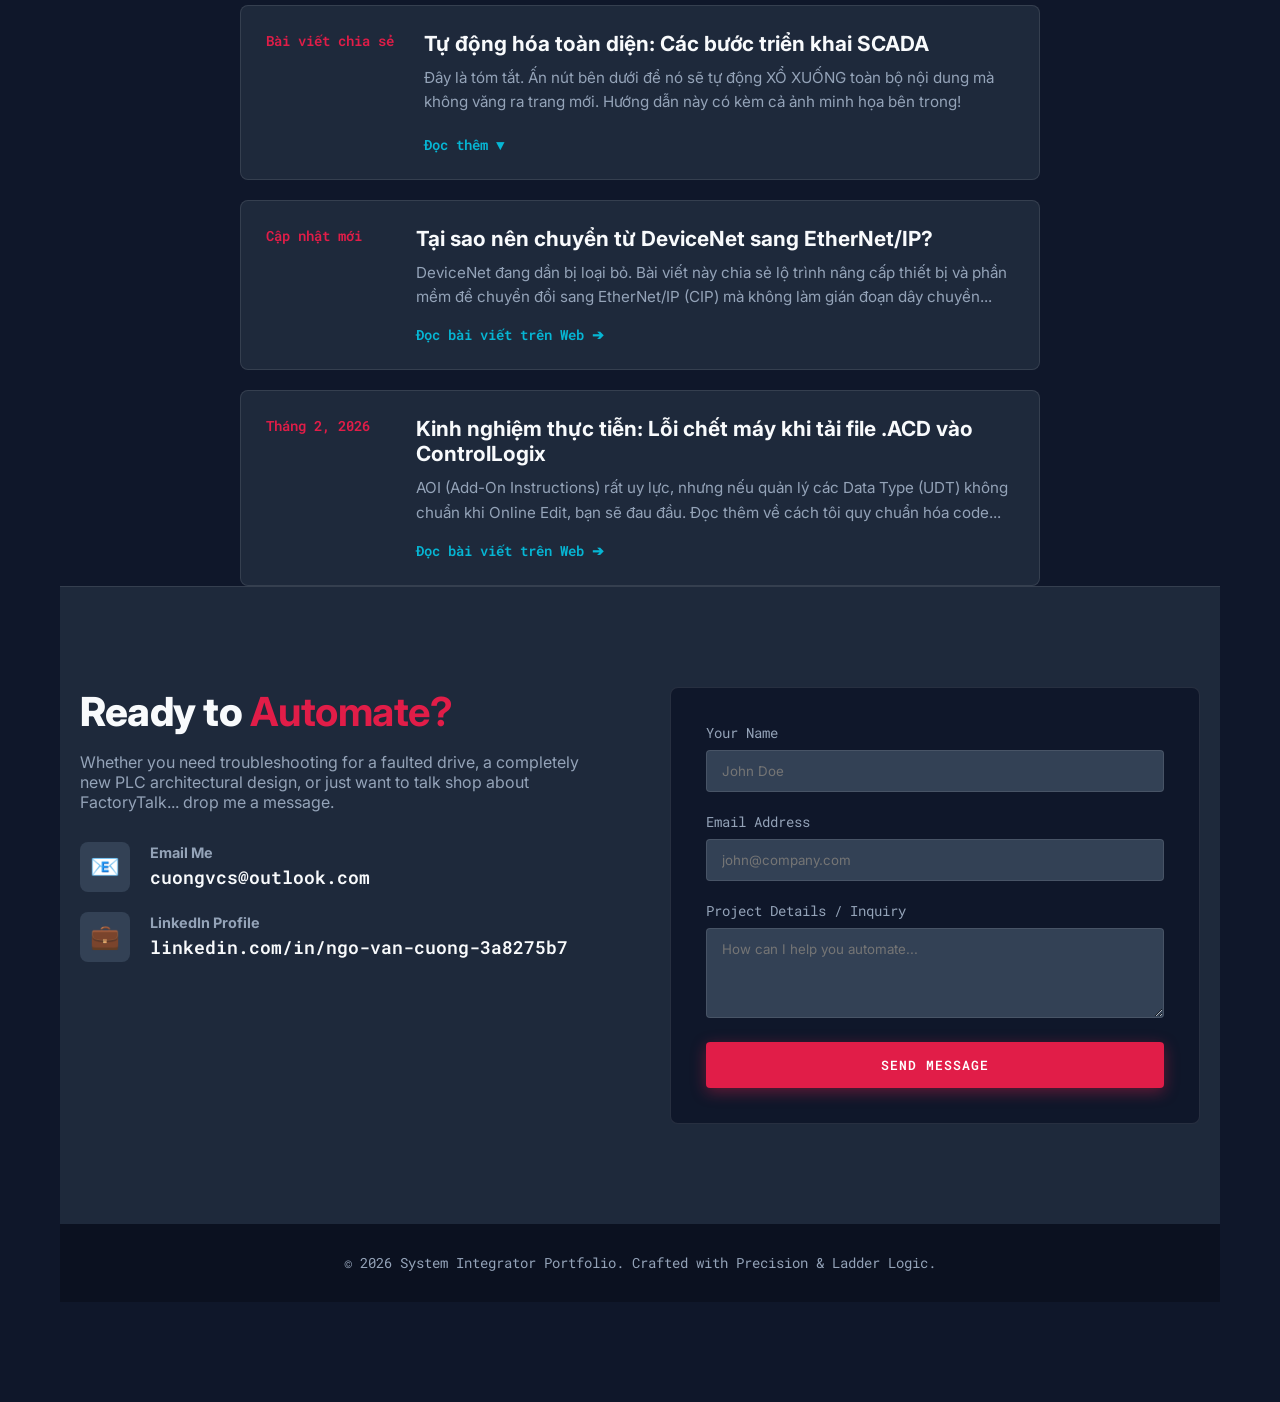
==== commit 167e5927: "Add files via upload" ====
--- a/index.html
+++ b/index.html
@@ -79,7 +79,8 @@
         <div class="container about-grid">
             <div class="about-image-container fade-in">
                 <!-- Placeholder for profile picture or cool industrial setup -->
-                <img src="assets/hero-plc.png" alt="Automation Engineer Working" id="profile-img" class="about-img">
+                <img src="assets/profile-placeholder.png" alt="Automation Engineer Working" id="profile-img"
+                    class="about-img">
                 <div class="years-badge">
                     <h2>5+</h2>
                     <p>Years<br>Experience</p>
